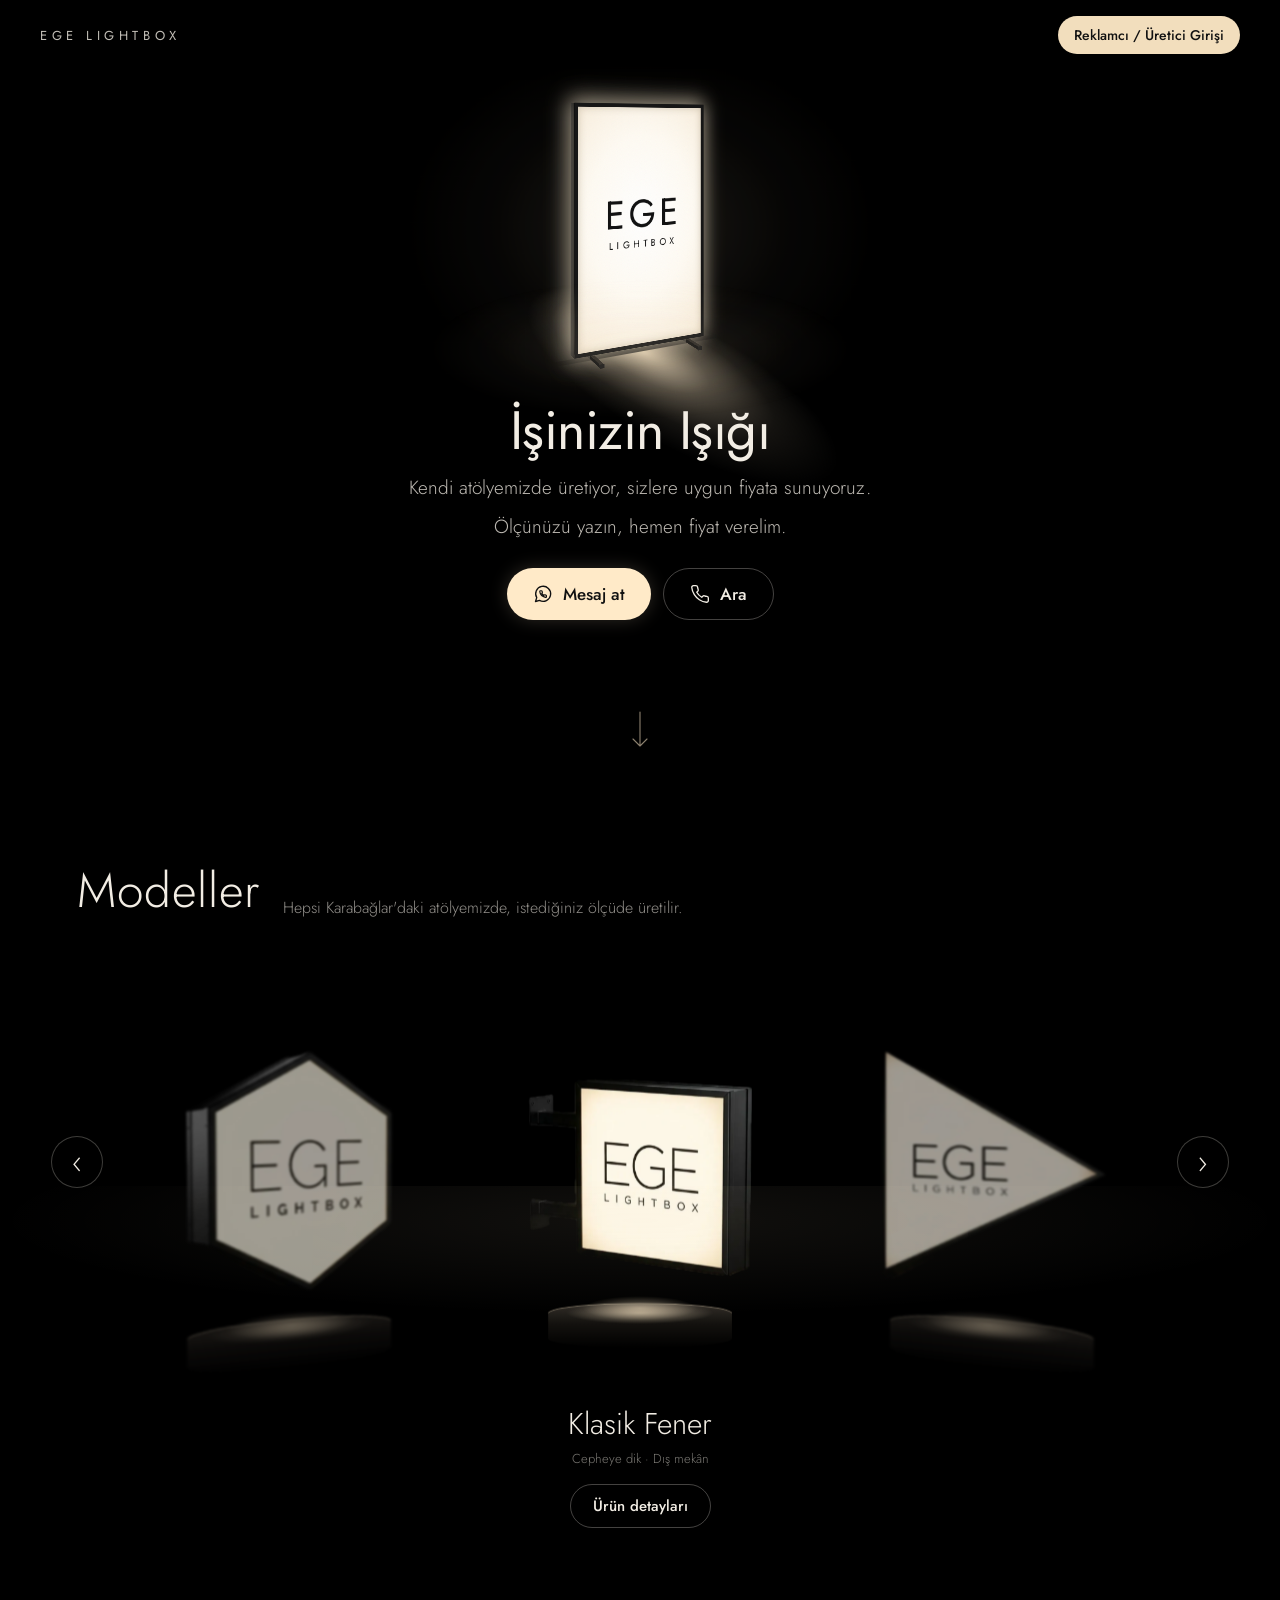
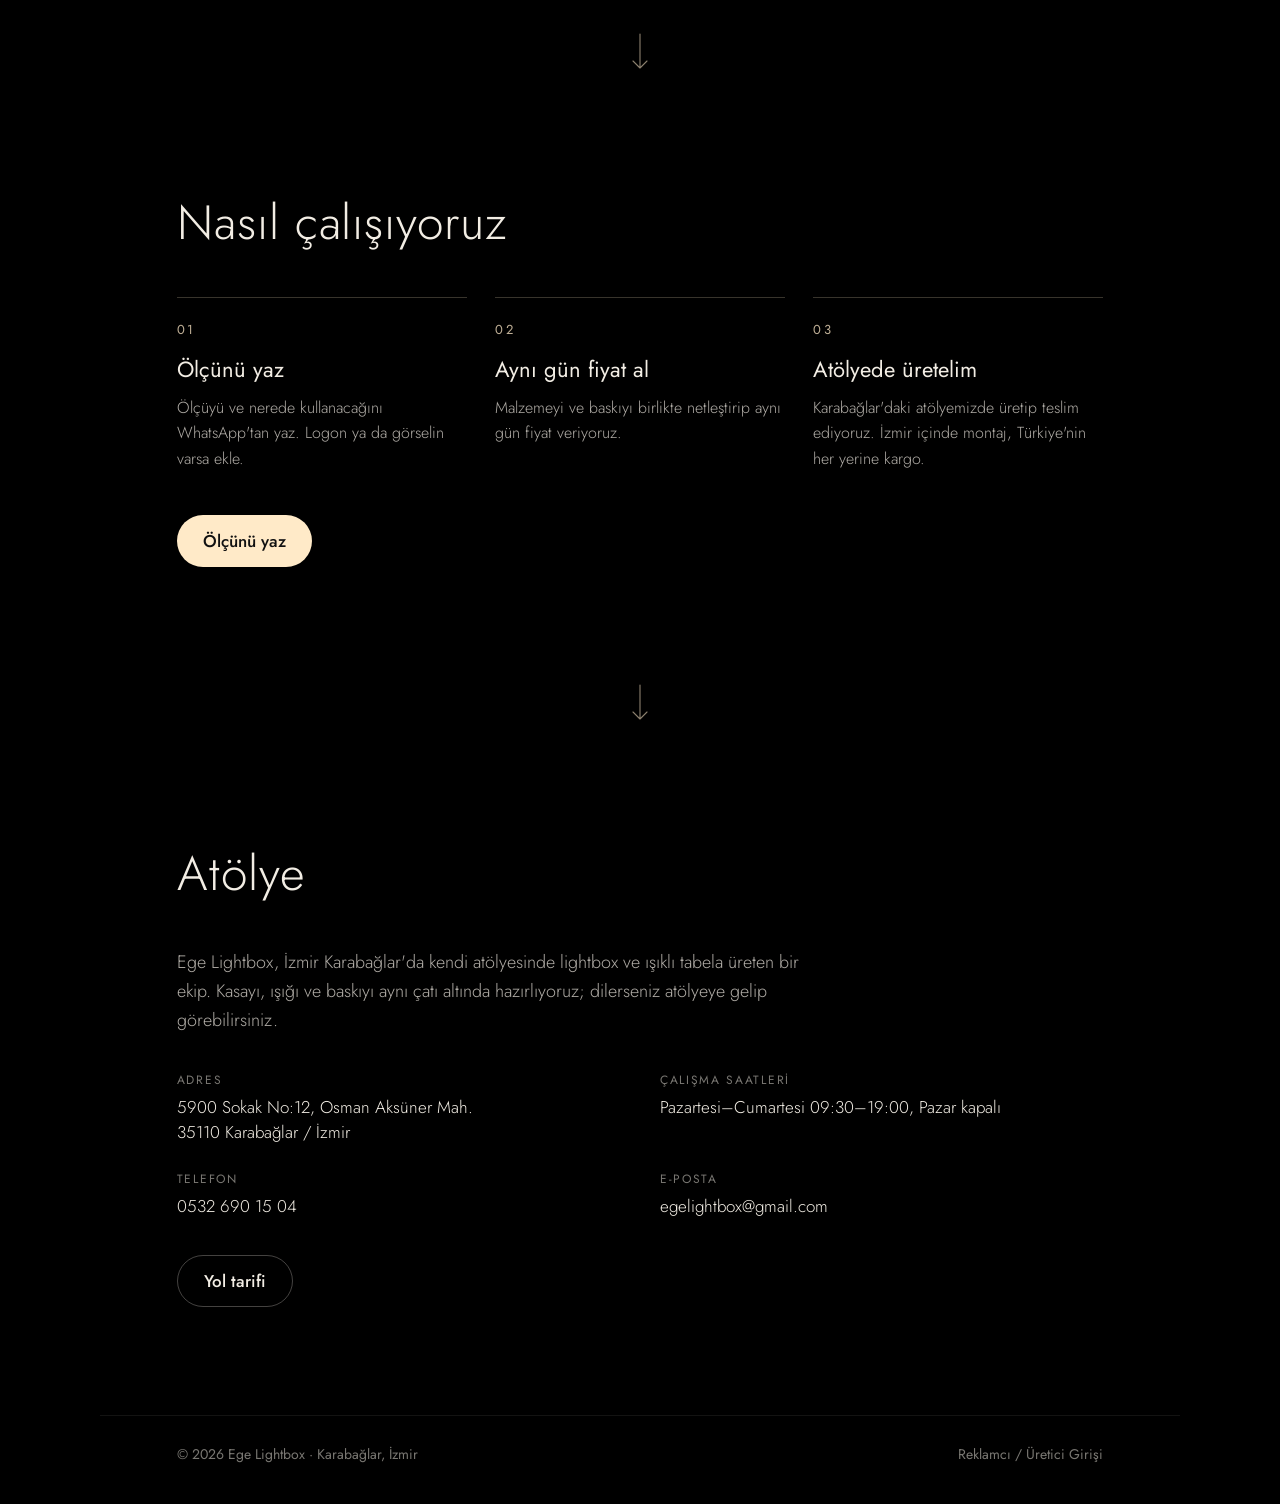
==== index.html @ 84d17363 "Açılış metni: üretip uygun fiyata sunuyoruz; kısa ekranda yerleşim Co-Authored-By: Claude Opus 5.5 <" ====
<!doctype html>
<html lang="tr">
  <head>
    <meta charset="UTF-8" />
    <meta name="viewport" content="width=device-width, initial-scale=1.0" />
    <meta name="theme-color" content="#000000" />
    <title>Ege Lightbox | İzmir Lightbox ve Tabela Atölyesi</title>
    <meta name="description" content="İzmir Karabağlar'daki atölyemizde lightbox, fener tabela ve ışıklı tabela üretiyoruz. Ölçünü yaz, aynı gün fiyat verelim." />
    <link rel="canonical" href="https://egelightbox.com/" />
    <meta property="og:type" content="website" />
    <meta property="og:locale" content="tr_TR" />
    <meta property="og:title" content="Ege Lightbox | İzmir Lightbox ve Tabela Atölyesi" />
    <meta property="og:description" content="İzmir Karabağlar'daki atölyemizde lightbox, fener tabela ve ışıklı tabela üretiyoruz. Ölçünü yaz, aynı gün fiyat verelim." />
    <meta property="og:url" content="https://egelightbox.com/" />
    <meta property="og:image" content="https://egelightbox.com/urunler/standart-duvar-lightbox-kullanim.webp" />
    <script type="application/ld+json">{"@context":"https://schema.org","@type":"LocalBusiness","name":"Ege Lightbox","url":"https://egelightbox.com","telephone":"+905326901504","email":"egelightbox@gmail.com","image":"https://egelightbox.com/urunler/standart-duvar-lightbox-kullanim.webp","address":{"@type":"PostalAddress","streetAddress":"5900 Sokak No:12, Osman Aksüner Mah.","postalCode":"35110","addressLocality":"Karabağlar","addressRegion":"İzmir","addressCountry":"TR"},"areaServed":"İzmir","openingHoursSpecification":[{"@type":"OpeningHoursSpecification","dayOfWeek":["Monday","Tuesday","Wednesday","Thursday","Friday","Saturday"],"opens":"09:30","closes":"19:00"}]}</script>
    <link rel="preconnect" href="https://fonts.googleapis.com" />
    <link rel="preconnect" href="https://fonts.gstatic.com" crossorigin />
    <link href="https://fonts.googleapis.com/css2?family=Jost:wght@300;400;500&display=swap" rel="stylesheet" />
    <style>html,body{background:#000;margin:0}</style>
    <!-- Google etiketi (Ads ölçümü). Bilgisayarda, ağ içinde ya da geçici deneme linkinde yüklenmez, sayım kirlenmesin -->
    <script>
      window.dataLayer = window.dataLayer || [];
      function gtag(){dataLayer.push(arguments);}
      if (!/^(localhost|127\.|192\.168\.|10\.)/.test(location.hostname) && !/(trycloudflare\.com|pages\.dev|github\.io)$/.test(location.hostname)) {
        var g = document.createElement('script');
        g.async = true;
        g.src = 'https://www.googletagmanager.com/gtag/js?id=AW-18545271923';
        document.head.appendChild(g);
        gtag('js', new Date());
        gtag('config', 'AW-18545271923');
        // Microsoft Clarity: ziyaretçi kayıtları ve ısı haritası (proje: Ege Lightbox)
        (function(c,l,a,r,i,t,y){c[a]=c[a]||function(){(c[a].q=c[a].q||[]).push(arguments)};
        t=l.createElement(r);t.async=1;t.src="https://www.clarity.ms/tag/"+i;
        y=l.getElementsByTagName(r)[0];y.parentNode.insertBefore(t,y);})(window,document,"clarity","script","z84t2651er");
      } else { window.gtag = undefined; }
    </script>
    <script type="module" crossorigin src="/assets/index-Bf9ERN2K.js"></script>
    <link rel="stylesheet" crossorigin href="/assets/index-HZWtBU7C.css">
  </head>
  <body>
    <div id="root"><main class=""><header class="top"><a class="brand" href="/">EGE LIGHTBOX</a><a class="cta-small" href="#reklamci">Reklamcı / Üretici Girişi</a></header><section class="hero"><div class="sticky"><div class="stage"><div class="halo"></div><div class="crack"></div><div class="scene"><div class="box"><div class="spill s-front"></div><div class="spill s-back"></div><div class="bloom b-front"></div><div class="bloom b-back"></div><div class="face front"><div class="lit"></div><div class="logo"><span class="ege">EGE</span><span class="lb">LIGHTBOX</span></div></div><div class="face back"><div class="lit"></div><div class="logo"><span class="ege">EGE</span><span class="lb">LIGHTBOX</span></div></div><div class="side left"></div><div class="side right"></div><div class="cap"></div><div class="foot f1"><i class="ft"></i><i class="fs fs1"></i><i class="fs fs2"></i><i class="fe fe1"></i><i class="fe fe2"></i></div><div class="foot f2"><i class="ft"></i><i class="fs fs1"></i><i class="fs fs2"></i><i class="fe fe1"></i><i class="fe fe2"></i></div></div></div><div class="pool"></div></div><div class="message"><h1>İşinizin Işığı</h1><p>Kendi atölyemizde üretiyor, sizlere uygun fiyata sunuyoruz.<span class="ara"></span>Ölçünüzü yazın, hemen fiyat verelim.</p><div class="actions"><a class="cta" href="https://wa.me/905528839446?text=Merhaba%2C%20lightbox%20i%C3%A7in%20fiyat%20almak%20istiyorum." aria-label="WhatsApp&#x27;tan mesaj at"><svg viewBox="0 0 24 24" fill="none" stroke="currentColor" stroke-width="1.6" stroke-linecap="round" stroke-linejoin="round" aria-hidden="true"><path d="M3 21l1.5-4.6A9 9 0 1 1 7.8 19.6z"></path><path d="M22 16.92v3a2 2 0 0 1-2.18 2 19.79 19.79 0 0 1-8.63-3.07 19.5 19.5 0 0 1-6-6 19.79 19.79 0 0 1-3.07-8.67A2 2 0 0 1 4.11 2h3a2 2 0 0 1 2 1.72 12.84 12.84 0 0 0 .7 2.81 2 2 0 0 1-.45 2.11L8.09 9.91a16 16 0 0 0 6 6l1.27-1.27a2 2 0 0 1 2.11-.45 12.84 12.84 0 0 0 2.81.7A2 2 0 0 1 22 16.92z" transform="translate(7.3 7.3) scale(0.4)" stroke-width="3.6"></path></svg>Mesaj at</a><a class="ghost" href="tel:05326901504" aria-label="Ara: 0532 690 15 04"><svg viewBox="0 0 24 24" fill="none" stroke="currentColor" stroke-width="1.6" stroke-linecap="round" stroke-linejoin="round" aria-hidden="true"><path d="M22 16.92v3a2 2 0 0 1-2.18 2 19.79 19.79 0 0 1-8.63-3.07 19.5 19.5 0 0 1-6-6 19.79 19.79 0 0 1-3.07-8.67A2 2 0 0 1 4.11 2h3a2 2 0 0 1 2 1.72 12.84 12.84 0 0 0 .7 2.81 2 2 0 0 1-.45 2.11L8.09 9.91a16 16 0 0 0 6 6l1.27-1.27a2 2 0 0 1 2.11-.45 12.84 12.84 0 0 0 2.81.7A2 2 0 0 1 22 16.92z"></path></svg>Ara</a></div></div><a class="asagi a-hero" href="#modeller" aria-label="Aşağı in"><svg viewBox="0 0 24 40" aria-hidden="true"><path d="M12 2v34M5 29l7 7 7-7"></path></svg></a></div></section><section class="urunler" id="modeller"><div class="u-bas"><h2>Modeller</h2><p>Hepsi Karabağlar&#x27;daki atölyemizde, istediğiniz ölçüde üretilir.</p></div><div class="u-sahne"><div class="u-zemin"></div><button class="aday" style="--a:3.000;--s:-0.951;--c:0.691;--d:-72.0;--gec:0.0s;--g:0.000;z-index:4" aria-label="Duvar Lightbox" tabindex="0"><span class="suzul"><img src="/urunler/standart-duvar-lightbox-kesik.webp" alt="Duvar Lightbox lightbox" loading="lazy" decoding="async" draggable="false"/></span><span class="isik"></span><span class="kaide"></span></button><button class="aday" style="--a:2.000;--s:-0.951;--c:0.691;--d:-72.0;--gec:-0.7s;--g:0.000;z-index:6" aria-label="Çift Taraflı Ayaklı" tabindex="0"><span class="suzul"><img src="/urunler/cift-tarafli-tasinabilir-lightbox-kesik.webp" alt="Çift Taraflı Ayaklı lightbox" loading="lazy" decoding="async" draggable="false"/></span><span class="isik"></span><span class="kaide"></span></button><button class="aday" style="--a:1.000;--s:-0.643;--c:0.234;--d:-40.0;--gec:-1.4s;--g:0.750;z-index:8" aria-label="Altıgen Fener" tabindex="0"><span class="suzul"><img src="/urunler/altigen-fener-tabela-lightbox-kesik.webp" alt="Altıgen Fener lightbox" loading="lazy" decoding="async" draggable="false"/></span><span class="isik"></span><span class="kaide"></span></button><button class="aday on" style="--a:0.000;--s:0.000;--c:0.000;--d:0.0;--gec:-2.1s;--g:1.000;z-index:10" aria-label="Klasik Fener detayını aç" tabindex="0"><span class="suzul"><img src="/urunler/fener-lightbox-tabela-kesik.webp" alt="Klasik Fener lightbox" loading="lazy" decoding="async" draggable="false"/></span><span class="isik"></span><span class="kaide"></span></button><button class="aday" style="--a:1.000;--s:0.643;--c:0.234;--d:40.0;--gec:-2.8s;--g:0.750;z-index:8" aria-label="Üçgen Fener" tabindex="0"><span class="suzul"><img src="/urunler/ucgen-fener-lightbox-kesik.webp" alt="Üçgen Fener lightbox" loading="lazy" decoding="async" draggable="false"/></span><span class="isik"></span><span class="kaide"></span></button><button class="aday" style="--a:2.000;--s:0.951;--c:0.691;--d:72.0;--gec:-3.5s;--g:0.000;z-index:6" aria-label="Altıgen Duvar" tabindex="0"><span class="suzul"><img src="/urunler/altigen-duvar-lightbox-kesik.webp" alt="Altıgen Duvar lightbox" loading="lazy" decoding="async" draggable="false"/></span><span class="isik"></span><span class="kaide"></span></button><button class="aday" style="--a:3.000;--s:0.951;--c:0.691;--d:72.0;--gec:-4.2s;--g:0.000;z-index:4" aria-label="Küp Lightbox" tabindex="0"><span class="suzul"><img src="/urunler/kup-masaustu-lightbox-kesik.webp" alt="Küp Lightbox lightbox" loading="lazy" decoding="async" draggable="false"/></span><span class="isik"></span><span class="kaide"></span></button><button class="u-ok sol" aria-label="Önceki model">‹</button><button class="u-ok sag" aria-label="Sonraki model">›</button></div><button class="u-ad" aria-live="polite" aria-label="Klasik Fener detayını aç"><span class="u-ad-ad">Klasik Fener</span><span class="u-ad-et">Cepheye dik · Dış mekân</span><span class="u-ad-dugme">Ürün detayları</span></button><div class="u-bilgi" aria-hidden="true"></div></section><a class="asagi " href="#nasil" aria-label="Aşağı in"><svg viewBox="0 0 24 40" aria-hidden="true"><path d="M12 2v34M5 29l7 7 7-7"></path></svg></a><section class="bolum nasil" id="nasil"><h2>Nasıl çalışıyoruz</h2><ol class="adimlar"><li><span class="adim-no">01</span><h3>Ölçünü yaz</h3><p>Ölçüyü ve nerede kullanacağını WhatsApp&#x27;tan yaz. Logon ya da görselin varsa ekle.</p></li><li><span class="adim-no">02</span><h3>Aynı gün fiyat al</h3><p>Malzemeyi ve baskıyı birlikte netleştirip aynı gün fiyat veriyoruz.</p></li><li><span class="adim-no">03</span><h3>Atölyede üretelim</h3><p>Karabağlar&#x27;daki atölyemizde üretip teslim ediyoruz. İzmir içinde montaj, Türkiye&#x27;nin her yerine kargo.</p></li></ol><a class="cta" href="https://wa.me/905528839446?text=Merhaba%2C%20lightbox%20i%C3%A7in%20fiyat%20almak%20istiyorum.%20%C3%96l%C3%A7%C3%BC%3A%20">Ölçünü yaz</a></section><a class="asagi " href="#atolye" aria-label="Aşağı in"><svg viewBox="0 0 24 40" aria-hidden="true"><path d="M12 2v34M5 29l7 7 7-7"></path></svg></a><section class="bolum atolye" id="atolye"><h2>Atölye</h2><p class="atolye-giris">Ege Lightbox, İzmir Karabağlar&#x27;da kendi atölyesinde lightbox ve ışıklı tabela üreten bir ekip. Kasayı, ışığı ve baskıyı aynı çatı altında hazırlıyoruz; dilerseniz atölyeye gelip görebilirsiniz.</p><dl class="atolye-bilgi"><div><dt>Adres</dt><dd>5900 Sokak No:12, Osman Aksüner Mah.<br/>35110<!-- --> <!-- -->Karabağlar<!-- --> / <!-- -->İzmir</dd></div><div><dt>Çalışma saatleri</dt><dd>Pazartesi–Cumartesi 09:30–19:00, Pazar kapalı</dd></div><div><dt>Telefon</dt><dd><a href="tel:+905326901504">0532 690 15 04</a></dd></div><div><dt>E-posta</dt><dd><a href="mailto:egelightbox@gmail.com">egelightbox@gmail.com</a></dd></div></dl><div class="actions atolye-dugme"><a class="ghost" href="https://www.google.com/maps/search/?api=1&amp;query=Ege%20Lightbox%20Karaba%C4%9Flar%20%C4%B0zmir" target="_blank" rel="noopener">Yol tarifi</a></div></section><footer class="alt"><span>© <!-- -->2026<!-- --> Ege Lightbox · Karabağlar, İzmir</span><a href="#reklamci">Reklamcı / Üretici Girişi</a></footer></main></div>
  </body>
</html>
---- assets/index-HZWtBU7C.css ----
:root{--w: clamp(150px, 26vmin, 230px);--h: calc(var(--w) * 1.72);--d: calc(var(--w) * .075);--fh: calc(var(--w) * .028);--ft: calc(var(--w) * .032);--fl: calc(var(--w) * .4);--cy: 46%;--warm: 255, 234, 200;--t-load: .2s;--t-on: 1s;--t-turn: 1.35s;--t-yukari: 2.55s;--yk-s: .62;--yk-ust: 104px;--yk-y: calc(var(--yk-ust) - var(--cy-vh) + var(--h) * var(--yk-s) / 2);--u-ust: min(12vh, 80px);--mesaj-pay: 312px;--gozat: calc(var(--u-ust) + 44px);--hero-min: calc(var(--yk-ust) + var(--h) * var(--yk-s) + var(--mesaj-ara) + var(--mesaj-pay));--mesaj-ara: 52px;--hero-h: max(calc(100svh - var(--gozat)), var(--hero-min));--cy-vh: calc(var(--hero-h) * .46);color-scheme:dark}*{box-sizing:border-box}html,body{margin:0;background:#000;color:#f2ede4;font-family:Jost,system-ui,sans-serif;-webkit-font-smoothing:antialiased}a{color:inherit;text-decoration:none}.top{position:fixed;inset:0 0 auto 0;z-index:10;display:flex;justify-content:space-between;align-items:center;padding:16px clamp(16px,4vw,40px) 26px;background:linear-gradient(180deg,#000 0%,#000 72%,transparent 100%);pointer-events:none;opacity:0}.top>*{pointer-events:auto}.go .top{animation:fade .7s ease 2.4s forwards}.brand{font-size:13px;letter-spacing:.35em;font-weight:400;color:#f2ede4cc}.cta-small{font-size:14px;font-weight:500;padding:9px 16px;border-radius:999px;background:rgba(var(--warm),.95);color:#111}.hero{position:relative}.sticky{position:sticky;top:0;height:var(--hero-h);overflow:hidden}.stage{position:absolute;top:0;right:0;bottom:0;left:0;transform-origin:50% var(--cy)}.go .stage{animation:yukari .9s cubic-bezier(.65,0,.25,1) var(--t-yukari) forwards}@keyframes yukari{to{transform:translate3d(0,var(--yk-y),0) scale(var(--yk-s))}}.scene{position:absolute;left:50%;top:calc(var(--cy) - var(--h) / 2);width:var(--w);height:var(--h);margin-left:calc(var(--w) / -2);perspective:1000px;perspective-origin:50% 8%}.box{position:relative;width:100%;height:100%;transform-style:preserve-3d;transform:rotateY(88.3deg)}.go .box{animation:turn 1.6s cubic-bezier(.45,.05,.2,1) var(--t-turn) forwards}@keyframes turn{0%{transform:rotateY(88.3deg)}to{transform:rotateY(26deg)}}.box>*{position:absolute}.face{top:0;left:0;width:100%;height:calc(100% - var(--fh));backface-visibility:hidden;-webkit-backface-visibility:hidden;background:#0d0d0d;border:calc(var(--w) * .03) solid #161616;box-shadow:inset 0 0 0 1px #ffffff12;overflow:hidden}.front{transform:translateZ(calc(var(--d) / 2))}.back{transform:rotateY(180deg) translateZ(calc(var(--d) / 2))}.lit{position:absolute;top:0;right:0;bottom:0;left:0;opacity:0;background:radial-gradient(ellipse 95% 75% at 50% 46%,#fff,#fffbf3 45%,#f6e8d2);box-shadow:inset 0 0 calc(var(--w) * .06) #462d0a38}.lit:after{content:"";position:absolute;top:0;right:0;bottom:0;left:0;opacity:.06;background-image:url("data:image/svg+xml,%3Csvg xmlns='http://www.w3.org/2000/svg' width='120' height='120'%3E%3Cfilter id='n'%3E%3CfeTurbulence type='fractalNoise' baseFrequency='.9' numOctaves='2'/%3E%3C/filter%3E%3Crect width='120' height='120' filter='url(%23n)'/%3E%3C/svg%3E")}.logo{position:absolute;top:0;right:0;bottom:0;left:0;display:flex;flex-direction:column;align-items:center;justify-content:center;padding-bottom:6%;color:#121212;line-height:1}.ege{font-size:calc(var(--w) * .27);font-weight:400;letter-spacing:.12em;margin-right:-.12em}.lb{margin-top:calc(var(--w) * .04);font-size:calc(var(--w) * .068);font-weight:400;letter-spacing:.42em;margin-right:-.42em}.side{top:0;left:calc(50% - var(--d) / 2);width:var(--d);height:calc(100% - var(--fh));backface-visibility:hidden;-webkit-backface-visibility:hidden;background:linear-gradient(90deg,#050505,#232323 40%,#121212 60%,#040404)}.left{transform:rotateY(-90deg) translateZ(calc(var(--w) / 2))}.right{transform:rotateY(90deg) translateZ(calc(var(--w) / 2))}.cap{top:0;left:0;width:100%;height:var(--d);transform-origin:top;transform:translateZ(calc(var(--d) / -2)) rotateX(90deg);backface-visibility:hidden;-webkit-backface-visibility:hidden;background:linear-gradient(180deg,#1c1c1c,#2e2e2e 50%,#1a1a1a)}.face,.side,.cap,.foot i{opacity:0}.go .face{animation:on .35s ease-out var(--t-on) forwards}.go .side,.go .cap,.go .foot i{animation:on 1.2s ease var(--t-on) forwards}.crack{position:absolute;left:50%;top:calc(var(--cy) - var(--h) / 2);width:1px;height:calc(var(--h) - var(--fh));margin-left:calc(var(--d) / 2 - .5px);background:linear-gradient(180deg,transparent,rgb(255,246,230) 12%,#fff 50%,rgb(255,246,230) 88%,transparent);box-shadow:0 0 6px rgba(var(--warm),.9),0 0 18px rgba(var(--warm),.35);transform:scaleY(0);pointer-events:none}.go .crack{animation:load .75s cubic-bezier(.55,0,.75,.9) var(--t-load) forwards,fade-out .35s ease var(--t-on) forwards}.foot{bottom:0;width:0;height:0;transform-style:preserve-3d}.f1{left:calc(var(--w) * .13)}.f2{left:calc(var(--w) * .87)}.foot i{position:absolute;display:block;backface-visibility:hidden;-webkit-backface-visibility:hidden}.ft{width:var(--ft);height:var(--fl);left:calc(var(--ft) / -2);top:calc(var(--fl) / -2);transform:translateY(calc(var(--fh) * -1)) rotateX(90deg);background:#2b2824}.fs{width:var(--fl);height:var(--fh);left:calc(var(--fl) / -2);top:calc(var(--fh) * -1);background:#121212}.fs1{transform:rotateY(90deg) translateZ(calc(var(--ft) / 2))}.fs2{transform:rotateY(-90deg) translateZ(calc(var(--ft) / 2))}.fe{width:var(--ft);height:var(--fh);left:calc(var(--ft) / -2);top:calc(var(--fh) * -1);background:#1a1a1a}.fe1{transform:translateZ(calc(var(--fl) / 2))}.fe2{transform:rotateY(180deg) translateZ(calc(var(--fl) / 2))}.spill{top:100%;left:calc(50% - var(--w) * .75);width:calc(var(--w) * 1.5);height:calc(var(--w) * 2.2);transform-origin:top center;background:radial-gradient(ellipse 52% 100% at 50% 0%,rgba(var(--warm),.8),rgba(var(--warm),.3) 34%,rgba(var(--warm),.08) 60%,transparent 80%);opacity:0;pointer-events:none}.s-front{transform:translateZ(calc(var(--d) / 2)) rotateX(90deg)}.s-back{transform:rotateY(180deg) translateZ(calc(var(--d) / 2)) rotateX(90deg)}.bloom{left:0;top:0;width:100%;height:calc(100% - var(--fh));box-shadow:0 0 calc(var(--w) * .14) calc(var(--w) * .02) #ffeed261;opacity:0;pointer-events:none}.b-front{transform:translateZ(calc(var(--d) / 2 - 1px))}.b-back{transform:rotateY(180deg) translateZ(calc(var(--d) / 2 - 1px))}.go .lit,.go .spill{animation:on .14s ease-out var(--t-on) forwards}.go .bloom{animation:on 1.2s ease calc(var(--t-on) + .15s) forwards}.halo,.pool{position:absolute;left:50%;opacity:0;pointer-events:none;will-change:transform,opacity}.halo{top:var(--cy);width:min(130vw,1200px);height:calc(var(--h) * 1.7);background:radial-gradient(ellipse at center,rgba(var(--warm),.13),rgba(var(--warm),.035) 38%,transparent 66%);transform:translate(-50%,-50%) scaleX(.15)}.pool{top:calc(var(--cy) + var(--h) / 2);width:min(120vw,1000px);height:calc(var(--h) * .6);background:radial-gradient(ellipse at center,rgba(var(--warm),.14),rgba(var(--warm),.04) 45%,transparent 70%);transform:translate(-50%,-50%) scaleX(.15)}.go .halo,.go .pool{animation:spill 2.6s cubic-bezier(.2,.8,.2,1) var(--t-on) forwards}.message{position:absolute;left:50%;top:calc(var(--yk-ust) + var(--h) * var(--yk-s) + var(--mesaj-ara));width:min(92vw,560px);margin-left:max(-46vw,-280px);text-align:center}.message p{text-wrap:balance}.message p .ara{display:block;height:.6em}.message h1,.message p{opacity:0}.go .message h1{animation:gel .7s cubic-bezier(.16,1,.3,1) calc(var(--t-yukari) + .45s) forwards}.go .message p{animation:gel .7s cubic-bezier(.16,1,.3,1) calc(var(--t-yukari) + .6s) forwards}.message .actions a{opacity:0}.go .message .actions .cta{animation:yan .8s ease-out calc(var(--t-yukari) + .95s) forwards}.go .message .actions .ghost{animation:on .5s ease calc(var(--t-yukari) + 1.15s) forwards}@keyframes gel{0%{opacity:0;transform:translate3d(0,14px,0)}to{opacity:1;transform:none}}@keyframes yan{0%{opacity:0;box-shadow:none}12%{opacity:.85}20%{opacity:.25}34%{opacity:1;box-shadow:0 0 34px rgba(var(--warm),.55)}to{opacity:1;box-shadow:0 0 18px rgba(var(--warm),.18)}}.message h1{margin:0 0 14px;font-size:clamp(30px,6vw,54px);font-weight:400;letter-spacing:-.01em;line-height:1.08}.message p{margin:0 auto 26px;max-width:30em;font-size:clamp(16px,2.2vw,19px);font-weight:300;line-height:1.5;color:#f2ede4c7}.actions{display:flex;gap:12px;justify-content:center;flex-wrap:wrap}.cta,.ghost{display:inline-flex;align-items:center;min-height:52px;padding:0 26px;border-radius:999px;font-size:17px;font-weight:500}.cta{background:rgb(var(--warm));color:#111}.ghost{border:1px solid rgba(242,237,228,.28)}.cta svg,.ghost svg{width:20px;height:20px;margin-right:10px;flex:none}.asagi{display:block;width:44px;height:56px;margin:0 auto;padding:8px 10px;color:rgba(var(--warm),.55);transition:color .3s}.asagi:hover{color:rgb(var(--warm))}.asagi svg{display:block;width:100%;height:100%;fill:none;stroke:currentColor;stroke-width:1.1;stroke-linecap:round;stroke-linejoin:round;animation:in-in 2.4s ease-in-out infinite}@keyframes in-in{0%,to{transform:translateY(-3px)}50%{transform:translateY(4px)}}.a-hero{position:absolute;left:50%;bottom:18px;margin-left:-22px;opacity:0}.go .a-hero{animation:on .8s ease calc(var(--t-yukari) + 1.4s) forwards}main:where(:not(.sayfa-u)) .u-bas{opacity:0}main.go:where(:not(.sayfa-u)) .u-bas{animation:on .8s ease calc(var(--t-yukari) + 1.2s) forwards}.urunler{--kw: clamp(150px, min(21vw, 30vh), 290px);--yc: clamp(190px, 30vw, 440px);position:relative;overflow:hidden;padding:var(--u-ust) 0 10vh;background:#000}.u-bas{display:flex;flex-wrap:wrap;align-items:flex-end;gap:8px 24px;padding:0 max(16px,6vw)}.u-bas h2{margin:0;font-size:clamp(30px,5vw,48px);font-weight:300;letter-spacing:.02em}.u-bas p{margin:0 0 6px;flex:1 1 260px;color:#f2ede499;font-weight:300}.u-sahne{position:relative;height:calc(var(--kw) * 1.55);margin-top:4vh;perspective:1100px;perspective-origin:50% 20%;transform-style:preserve-3d;touch-action:pan-y;overscroll-behavior-x:contain;user-select:none;-webkit-user-select:none;cursor:grab;transition:height .7s cubic-bezier(.2,.8,.2,1)}.u-zemin{position:absolute;left:-10%;right:-10%;bottom:0;height:46%;background:radial-gradient(60% 70% at 50% 18%,rgba(var(--warm),.07),transparent 70%);opacity:0;transition:opacity 1.4s ease .2s}.in .u-zemin{opacity:1}.aday{position:absolute;left:50%;bottom:6%;width:var(--kw);margin-left:calc(var(--kw) / -2);padding:0;border:0;background:none;cursor:pointer;transform-origin:50% 100%;transform:translate3d(calc(var(--s) * var(--yc) * var(--ac, 1.4)),0,calc(var(--c) * var(--yc) * var(--zc, .75) - 60px)) rotateY(calc(var(--d) * -.55deg));filter:blur(calc(var(--a) * 1.3px)) brightness(calc(1 - var(--a) * .17));opacity:0;transition:transform .8s cubic-bezier(.2,.8,.2,1),filter .8s ease,opacity .8s ease}.in .aday{opacity:var(--g)}.in:not(.oturdu) .aday{transition-delay:calc(var(--a) * .09s)}.kayiyor .aday{transition:none}.kayiyor .u-sahne{cursor:grabbing}.aday .suzul{position:relative;z-index:1;display:block;padding:0 6% 24%;animation:suzul 4.6s ease-in-out var(--gec) infinite}.aday img{display:block;width:100%;aspect-ratio:1;object-fit:contain;object-position:50% 100%;pointer-events:none;transition:transform .5s cubic-bezier(.2,.8,.2,1)}@media(hover:hover){.aday:hover img{transform:translate3d(0,-10px,0)}}.isik{position:absolute;z-index:1;left:18%;right:18%;bottom:4%;height:12%;border-radius:50%;background:radial-gradient(50% 50% at 50% 50%,rgba(var(--warm),.45),transparent 70%);animation:isik 4.6s ease-in-out var(--gec, 0s) infinite;pointer-events:none}.aday:focus-visible{outline:none}.aday:focus-visible .kaide{box-shadow:0 0 0 2px rgb(var(--warm))}.kaide{position:absolute;left:14%;right:14%;bottom:-4%;height:16%;border-radius:50%/22%;background:radial-gradient(50% 30% at 50% 22%,rgba(var(--warm),.3),transparent 80%),linear-gradient(180deg,#2a2621,#12100e 45%,#000);box-shadow:inset 0 1px rgba(var(--warm),.35)}.aday.on .kaide{background:radial-gradient(50% 30% at 50% 22%,rgba(var(--warm),.55),transparent 80%),linear-gradient(180deg,#34302a,#14120f 45%,#000)}.u-ok{position:absolute;top:42%;z-index:20;width:52px;height:52px;border-radius:50%;border:1px solid rgba(242,237,228,.25);background:#00000073;color:#f2ede4;font:300 30px/1 Jost,sans-serif;cursor:pointer;transition:background .25s,border-color .25s,opacity .5s,transform .25s}.u-ok:hover{background:#f2ede41a;border-color:#f2ede48c}.u-ok:active{transform:scale(.94)}.u-ok:disabled{opacity:.2;pointer-events:none}.u-ok.sol{left:max(12px,4vw)}.u-ok.sag{right:max(12px,4vw)}.u-ad{display:flex;flex-direction:column;align-items:center;gap:4px;margin:18px auto 0;padding:6px 16px;border:0;background:none;color:inherit;font:inherit;text-align:center;cursor:pointer;transition:opacity .4s ease}.u-ad-ad{font-size:clamp(22px,3vw,30px);font-weight:300;transition:color .3s}.u-ad-et{font-size:13px;color:#f2ede480;font-weight:300}.u-ad:hover .u-ad-ad,.u-sahne:has(.aday.on:hover)+.u-ad .u-ad-ad{color:rgb(var(--warm))}.aday.on{cursor:pointer}.u-ad-dugme{display:inline-flex;align-items:center;min-height:44px;margin-top:12px;padding:0 22px;border:1px solid rgba(242,237,228,.28);border-radius:999px;font-size:15px;font-weight:500;transition:background .3s,border-color .3s,color .3s}.u-ad:hover .u-ad-dugme,.u-sahne:has(.aday.on:hover)+.u-ad .u-ad-dugme{background:rgb(var(--warm));border-color:rgb(var(--warm));color:#111}.acik .aday:not(.on){opacity:0;pointer-events:none;transform:translate3d(calc(var(--s) * var(--yc) * 2.4),0,0) rotateY(calc(var(--d) * -1deg));transition-delay:0s}.acik .aday.on{transform:translate3d(-14vw,0,0);filter:none;cursor:default}.acik .u-ok,.acik .u-ok:disabled,.acik .u-ad{opacity:0;pointer-events:none}.u-bilgi{display:none}.acik .u-bilgi{display:block}@media(min-width:760px){.acik .u-ad{visibility:hidden}.u-bilgi{position:fixed;right:max(24px,7vw);top:calc(50% + 34px);width:min(400px,36vw);max-height:min(calc(100vh - 128px),760px);transform:translateY(-50%);z-index:20;overflow-y:auto;overscroll-behavior:contain;scrollbar-width:none;border-radius:18px;border:1px solid rgba(242,237,228,.09);background:#141311d1;-webkit-backdrop-filter:blur(20px);backdrop-filter:blur(20px);box-shadow:0 30px 90px #000000a6,0 0 60px rgba(var(--warm),.05);animation:kart .45s cubic-bezier(.16,1,.3,1) both}.u-bilgi::-webkit-scrollbar{display:none}.u-bilgi .d-ic{padding:26px 24px 24px;animation:none}.u-bilgi .d-geri{position:sticky;top:0;float:right;width:34px;height:34px;margin:-10px -8px 0 0;border-radius:50%;background:#f2ede412;font-size:22px;line-height:1;z-index:2}.u-bilgi .d-geri:hover{background:#f2ede424}.u-bilgi .d-geri-yazi{display:none}.u-bilgi .d-ic h3{font-size:26px}.u-bilgi .d-gorsel{aspect-ratio:1.35;border-radius:10px}.u-bilgi .d-kucuk{margin-bottom:16px}.u-bilgi .d-ic ul{display:flex;flex-wrap:wrap;gap:6px;margin-bottom:18px}.u-bilgi .d-ic li{padding:5px 12px;border:1px solid rgba(242,237,228,.1);border-radius:999px;font-size:14px}.u-bilgi .d-ic li:before{display:none}.u-bilgi .d-ic dl{margin-bottom:18px}}@keyframes kart{0%{opacity:0;transform:translateY(-47%) scale(.97)}}.d-x{display:none}@media(min-width:760px){.u-bilgi .d-x{display:inline}}@media(max-width:759px)and (max-height:700px){:root:root{--yk-s: .5;--yk-ust: 88px;--mesaj-ara: 40px}}@media(max-width:759px){:root{--yk-s: .58;--yk-ust: 96px;--u-ust: 40px;--mesaj-pay: 285px}.a-hero{bottom:2px}.urunler{--ac: 1.32;--zc: .1}.u-ok{top:calc(100% + 14px);width:44px;height:44px;font-size:26px}.acik .aday.on{transform:translateZ(-60px)}.acik .u-sahne{height:calc(var(--kw) * 1.25)}.acik .u-ad{display:none}.u-bilgi{padding:0 16px;scroll-margin-top:70px}}.d-ic{position:relative;padding:4px 0 32px;animation:fade-up .6s cubic-bezier(.16,1,.3,1) .15s both}.d-geri{display:block;margin-bottom:18px;padding:0;border:0;background:none;color:#f2ede4a6;font:400 15px Jost,sans-serif;cursor:pointer}.d-geri:hover{color:#f2ede4}.d-baslik{display:block;margin:0 0 10px;font-size:12px;letter-spacing:.14em;text-transform:uppercase;color:#f2ede480}.d-gorsel{aspect-ratio:1.13;border-radius:8px;overflow:hidden;background:#111}.d-gorsel img{width:100%;height:100%;object-fit:cover;display:block}.d-kucuk{display:flex;gap:8px;margin:10px 0 22px}.d-kucuk button{flex:1;aspect-ratio:1.6;padding:0;border:0;border-radius:5px;overflow:hidden;background:#111;cursor:pointer;opacity:.5;transition:opacity .25s}.d-kucuk button.on,.d-kucuk button:hover{opacity:1}.d-kucuk img{width:100%;height:100%;object-fit:cover;display:block}.d-etiket{font-size:12px;letter-spacing:.14em;text-transform:uppercase;color:rgba(var(--warm),.7)}.d-ic h3{margin:6px 0 10px;font-size:30px;font-weight:300}.d-ic p{margin:0 0 22px;color:#f2ede4b8;font-weight:300;line-height:1.55}.d-ic ul{margin:0 0 22px;padding:0;list-style:none}.d-ic li{padding:7px 0 7px 18px;position:relative;font-weight:300;border-top:1px solid rgba(242,237,228,.07)}.d-ic li:before{content:"";position:absolute;left:0;top:50%;width:6px;height:1px;background:rgb(var(--warm))}.d-ic dl{margin:0 0 24px;display:grid;gap:8px}.d-ic dl div{display:flex;justify-content:space-between;align-items:baseline;gap:12px;padding:12px 14px;border-radius:6px;background:#f2ede40a}.d-ic dt{color:#f2ede499;font-weight:300}.d-ic dd{margin:0;font-size:18px}.d-ic dd small{font-size:12px;color:#f2ede480}.d-ic .cta{display:flex;justify-content:center}@keyframes fade-up{0%{opacity:0;transform:translate3d(0,12px,0)}}@keyframes load{to{transform:scaleY(1)}}@keyframes suzul{0%,to{transform:translateZ(0)}50%{transform:translate3d(0,-12px,0)}}@keyframes isik{0%,to{opacity:1;transform:scale(1)}50%{opacity:.6;transform:scale(.88)}}@keyframes on{to{opacity:1}}@keyframes fade{to{opacity:1}}@keyframes fade-out{to{opacity:0}}@keyframes spill{0%{opacity:0;transform:translate(-50%,-50%) scaleX(.15)}5%{opacity:1;transform:translate(-50%,-50%) scaleX(.9)}25%{opacity:1;transform:translate(-50%,-50%) scaleX(1.05)}to{opacity:.85;transform:translate(-50%,-50%) scaleX(.72)}}@media(prefers-reduced-motion:reduce){.aday,.in .aday{opacity:var(--g);transition:none}.aday .suzul,.isik,.d-ic{animation:none}.go .box,.go .lit,.go .spill,.go .bloom,.go .crack,.go .face,.go .side,.go .cap,.go .foot i,.go .halo,.go .pool,.go .top,.go .stage,.go .message *,.go .a-hero,main.go .u-bas,.asagi svg{animation:none}.box{transform:rotateY(26deg)}.lit,.spill,.bloom,.face,.side,.cap,.foot i,.top,.message h1,.message p,.actions a,.a-hero,main .u-bas{opacity:1}.stage{transform:translate3d(0,var(--yk-y),0) scale(var(--yk-s))}.halo,.pool{opacity:.85;transform:translate(-50%,-50%) scaleX(.72)}}[data-an] .go *{animation:none!important}[data-an] .lit,[data-an] .spill,[data-an] .bloom,[data-an] .face,[data-an] .side,[data-an] .cap,[data-an] .foot i,[data-an] .top,[data-an] .u-bas{opacity:1}[data-an=isik] .bloom{opacity:0}[data-an=isik] .box{transform:rotateY(88.3deg)}[data-an] .halo,[data-an] .pool{opacity:1;transform:translate(-50%,-50%) scaleX(1)}[data-an=son] .box{transform:rotateY(26deg)}[data-an=son] .stage{transform:translate3d(0,var(--yk-y),0) scale(var(--yk-s))}[data-an=son] .message h1,[data-an=son] .message p,[data-an=son] .actions a,[data-an=son] .a-hero{opacity:1}[data-an=son] .halo,[data-an=son] .pool{opacity:.85;transform:translate(-50%,-50%) scaleX(.72)}.rk{position:fixed;top:0;right:0;bottom:0;left:0;z-index:50;overflow-y:auto;overscroll-behavior:contain;background:radial-gradient(80% 50% at 50% 0%,rgba(var(--warm),.08),transparent 70%),#050505;color:#f2ede4;animation:fade-up .45s cubic-bezier(.16,1,.3,1) both;outline:none}.rk-kapat{position:fixed;top:14px;right:max(14px,3vw);z-index:2;width:44px;height:44px;border-radius:50%;border:1px solid rgba(242,237,228,.25);background:#00000080;color:#f2ede4;font:300 26px/1 Jost,sans-serif;cursor:pointer}.rk-ic{max-width:560px;margin:0 auto;padding:16vh 20px 10vh}.rk-ust{font-size:12px;letter-spacing:.22em;text-transform:uppercase;color:rgb(var(--warm))}.rk h2{margin:14px 0 16px;font-size:clamp(30px,5vw,46px);font-weight:300;line-height:1.12}.rk-giris{margin:0;font-size:17px;line-height:1.6;font-weight:300;color:#f2ede4bf}.rk-form{display:grid;grid-template-columns:1fr 1fr;gap:16px 14px;margin-top:36px}.rk-form label{display:grid;gap:7px;font-size:13px;color:#f2ede4b3}.rk-form .genis{grid-column:1 / -1}.rk-form input:not([type=checkbox]),.rk-form select,.rk-form textarea{width:100%;min-height:48px;padding:12px 14px;border-radius:10px;border:1px solid rgba(242,237,228,.18);background:#ffffff0a;color:#f2ede4;font:400 16px Jost,sans-serif}.rk-form textarea{resize:vertical}.rk-form input:focus,.rk-form select:focus,.rk-form textarea:focus{outline:none;border-color:rgb(var(--warm))}.rk-onay{grid-template-columns:auto 1fr;align-items:start;gap:10px;line-height:1.5}.rk-onay input{width:20px;height:20px;margin:1px 0 0;accent-color:rgb(var(--warm))}.rk-tuzak{position:absolute;left:-9999px;width:1px;height:1px;opacity:0}.rk-form .cta{justify-content:center;border:0;font:500 17px Jost,sans-serif;cursor:pointer}.rk-form .cta:disabled{opacity:.6}.rk-hata{margin:0;color:#ff9b8a;font-size:14px}.rk-tamam{display:grid;gap:10px;justify-items:start;margin-top:36px;font-size:16px;font-weight:300}.rk-tamam strong{font-size:22px;font-weight:400}.rk-tamam .cta{margin-top:10px;border:0;font:500 17px Jost,sans-serif;cursor:pointer}@media(max-width:559px){.rk-form{grid-template-columns:1fr}.cta-small{font-size:12.5px;padding:8px 12px}}.bolum{max-width:1080px;margin:0 auto;padding:12vh max(16px,6vw)}.bolum h2{margin:0 0 40px;font-size:clamp(30px,5vw,48px);font-weight:300;letter-spacing:.02em}.adimlar{display:grid;grid-template-columns:repeat(3,1fr);gap:28px;margin:0 0 44px;padding:0;list-style:none}.adimlar li{padding-top:22px;border-top:1px solid rgba(var(--warm),.22)}.adim-no{display:block;margin-bottom:14px;font-size:13px;letter-spacing:.2em;color:rgba(var(--warm),.75)}.adimlar h3{margin:0 0 10px;font-size:22px;font-weight:400}.adimlar p,.atolye-giris{margin:0;color:#f2ede4b8;font-weight:300;line-height:1.6}.atolye-giris{max-width:36em;margin-bottom:36px;font-size:18px}.atolye-bilgi{display:grid;grid-template-columns:repeat(2,minmax(0,1fr));gap:24px 40px;margin:0 0 36px}.atolye-bilgi dt{margin-bottom:6px;font-size:12px;letter-spacing:.14em;text-transform:uppercase;color:#f2ede480}.atolye-bilgi dd{margin:0;font-size:17px;font-weight:300;line-height:1.5}.atolye-bilgi a:hover{color:rgb(var(--warm))}.atolye-dugme{justify-content:flex-start}.alt{display:flex;flex-wrap:wrap;justify-content:space-between;gap:12px;max-width:1080px;margin:0 auto;padding:28px max(16px,6vw) 40px;border-top:1px solid rgba(242,237,228,.08);font-size:14px;color:#f2ede480}.alt a:hover{color:#f2ede4}@media(max-width:759px){.adimlar,.atolye-bilgi{grid-template-columns:1fr}.bolum{padding:9vh 16px}}.bolum,.urunler{scroll-margin-top:64px}.sayfa-k .top{opacity:1;animation:none}.kampanya{padding-top:76px}.k-ust{display:grid;grid-template-columns:minmax(0,.9fr) minmax(0,1.1fr);align-items:center;gap:4vw;max-width:1080px;min-height:calc(100svh - 76px);margin:0 auto;padding:4vh max(16px,6vw) 8vh}.k-urun{position:relative;display:grid;place-items:center}.k-urun img{position:relative;width:auto;max-width:100%;max-height:min(58svh,460px);object-fit:contain;animation:suzul 4.6s ease-in-out infinite}.k-urun .isik{position:absolute;left:10%;right:10%;top:20%;bottom:20%;border-radius:50%;background:radial-gradient(rgba(var(--warm),.22),transparent 70%);filter:blur(30px)}.k-rozet{display:inline-block;padding:7px 14px;border:1px solid rgba(var(--warm),.4);border-radius:999px;font-size:12px;letter-spacing:.16em;text-transform:uppercase;color:rgb(var(--warm))}.k-metin h1{margin:22px 0 6px;font-size:clamp(34px,5vw,56px);font-weight:300;line-height:1.05}.k-fiyat{margin:0 0 18px;font-size:clamp(54px,9vw,104px);font-weight:400;line-height:1;letter-spacing:-.02em;color:rgb(var(--warm))}.k-fiyat small{font-size:.22em;letter-spacing:0;color:#f2ede499}.k-giris{margin:0 0 28px;max-width:26em;font-size:18px;font-weight:300;line-height:1.55;color:#f2ede4bf}.k-metin .actions{justify-content:flex-start}.k-neden{display:grid;grid-template-columns:repeat(4,1fr);max-width:1080px;margin:0 auto;padding:0 max(16px,6vw);list-style:none}.k-neden li{display:flex;flex-direction:column;gap:6px;padding:22px 18px 22px 0;border-top:1px solid rgba(var(--warm),.22)}.k-neden strong{font-size:20px;font-weight:400}.k-neden span{font-size:15px;font-weight:300;color:#f2ede499}.kampanya .bolum h2{margin:10px 0 16px}.kampanya .bolum p{max-width:34em;margin:0 0 28px;font-size:18px;font-weight:300;line-height:1.6;color:#f2ede4b8}.k-yakin{display:grid;grid-template-columns:1fr 1fr;align-items:center;gap:5vw}.k-yakin img,.k-galeri img{display:block;width:100%;border-radius:12px;background:#111}.k-yakin dl,.k-fiyatlar{display:grid;gap:8px;margin:0}.k-yakin dl div,.k-fiyatlar div{display:flex;justify-content:space-between;align-items:baseline;gap:12px;padding:14px 16px;border-radius:8px;background:#f2ede40a}.k-yakin dt,.k-fiyatlar dt{color:#f2ede4;font-weight:400}.k-yakin dd,.k-fiyatlar dd{margin:0;color:#f2ede499;font-weight:300;text-align:right}.k-fiyatlar{max-width:560px;margin-bottom:22px}.k-fiyatlar dd{font-size:18px;color:#f2ede4}.k-fiyatlar small{font-size:12px;color:#f2ede480}.k-galeri{display:grid;grid-template-columns:repeat(4,1fr);gap:12px}.k-galeri figure{margin:0}.k-galeri img{aspect-ratio:.8;object-fit:cover}.k-galeri figcaption{margin-top:8px;font-size:14px;color:#f2ede499}.k-tum{color:rgb(var(--warm))}.k-son{text-align:center}.k-son p{margin-left:auto!important;margin-right:auto!important}@media(max-width:759px){.kampanya{padding-top:64px}.k-ust{grid-template-columns:1fr;min-height:0;padding-top:2vh;text-align:center}.k-urun img{max-height:34svh}.k-metin .actions{justify-content:center}.k-giris{margin-left:auto;margin-right:auto}.k-neden{grid-template-columns:1fr 1fr}.k-yakin{grid-template-columns:1fr}.k-galeri{grid-template-columns:1fr 1fr}}
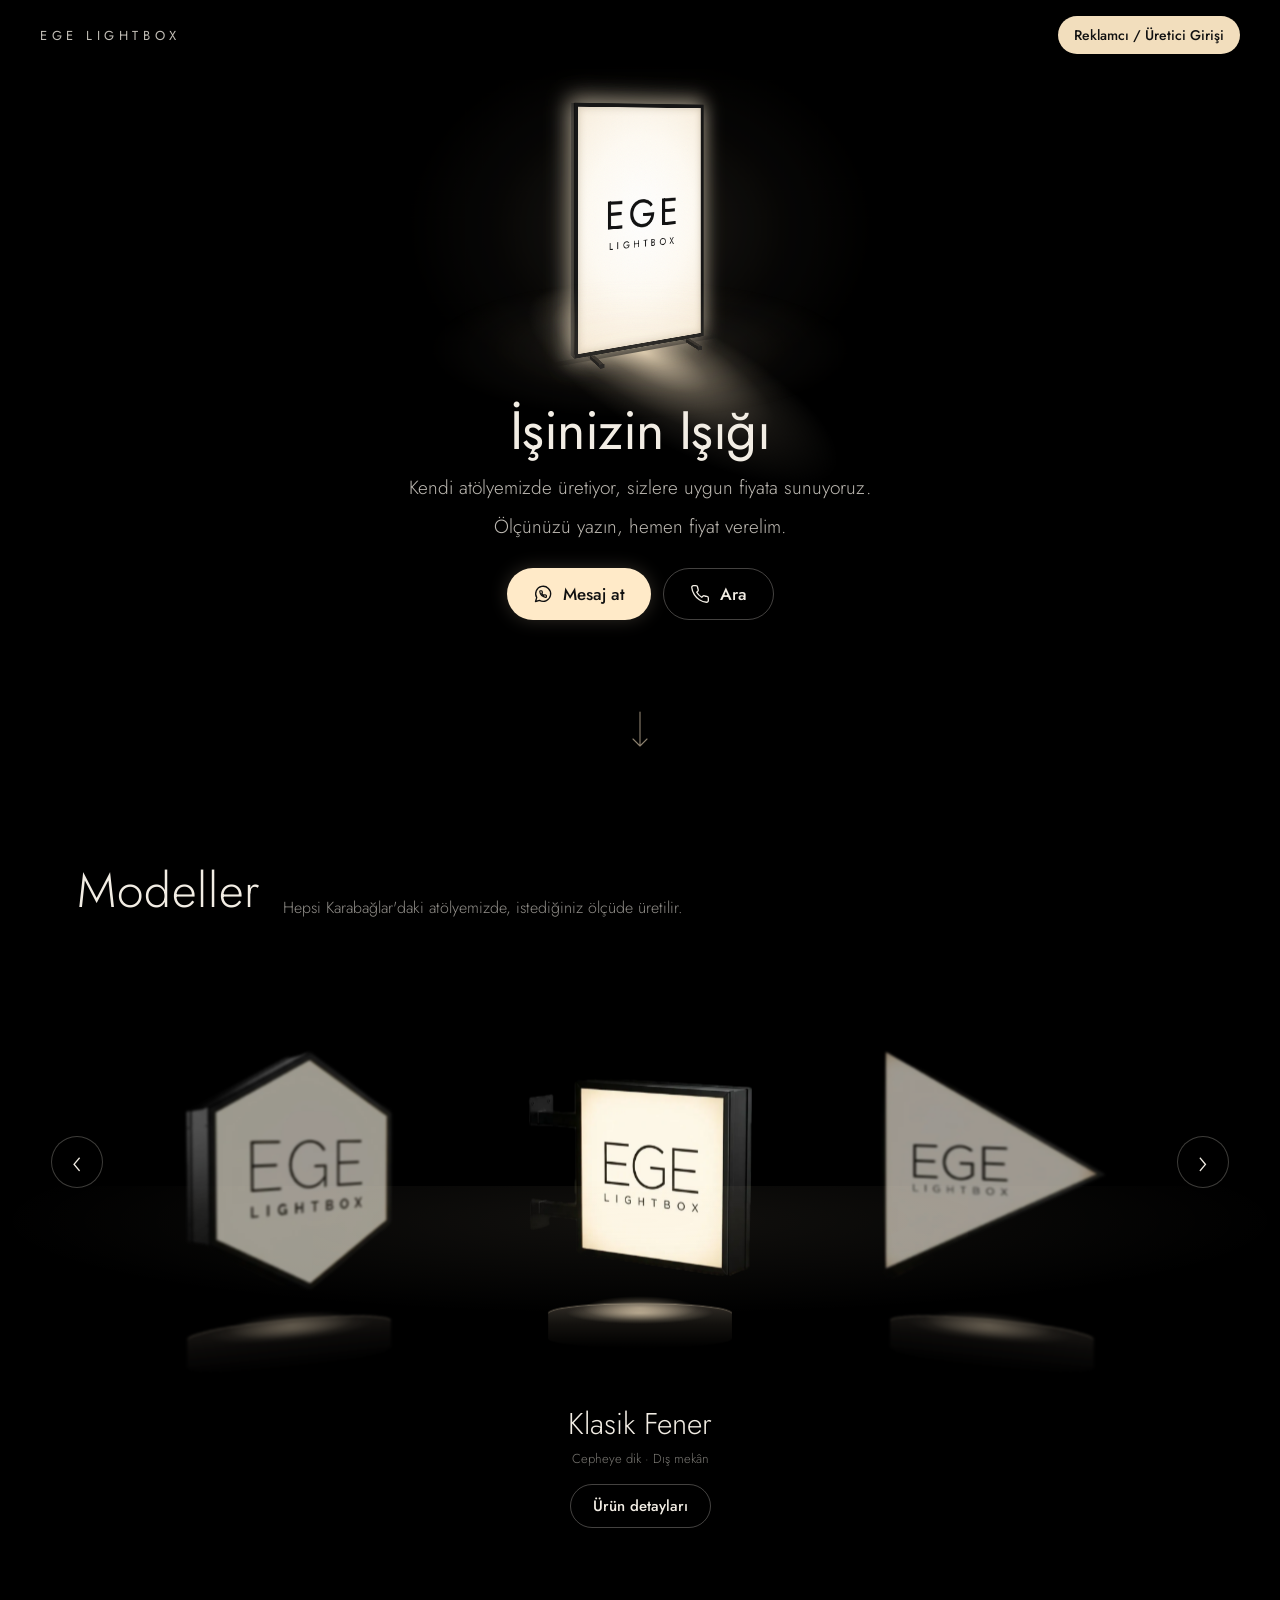
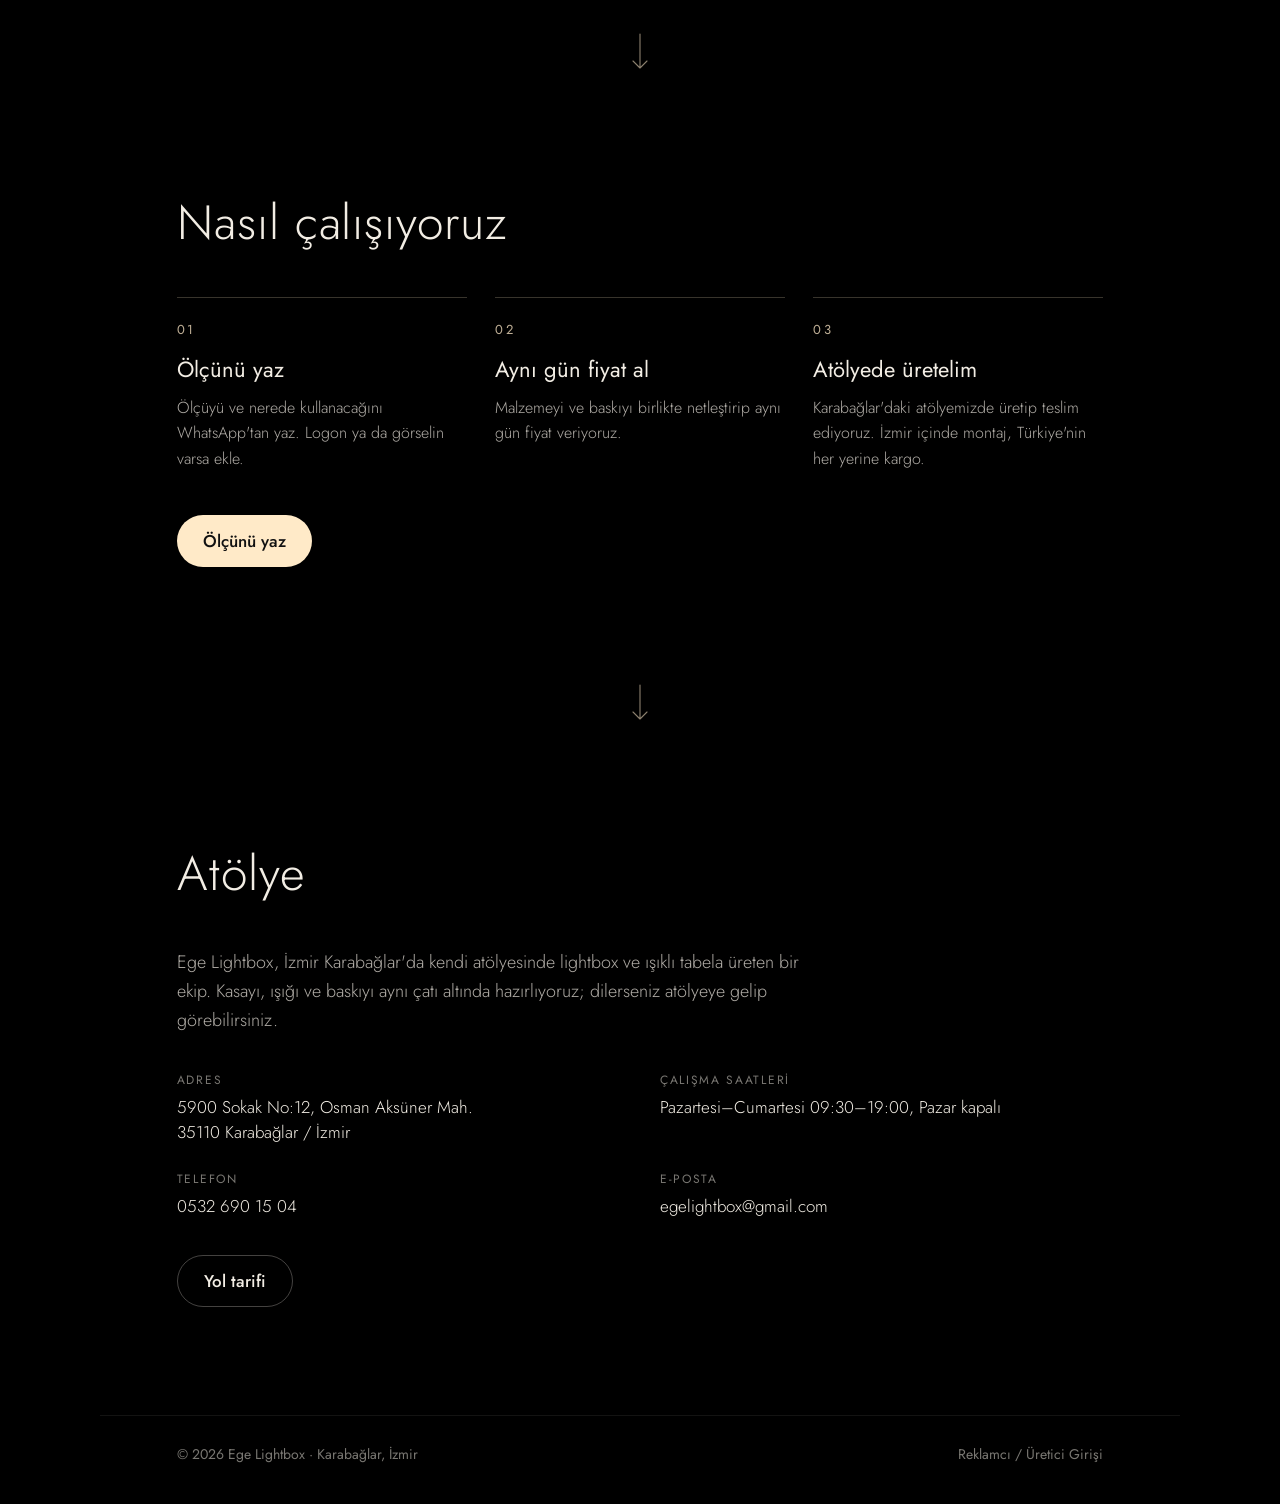
==== commit 86e6f07b: "60x60 hazır kasa kaldırıldı, /kampanya ana sayfaya yönlenir Co-Authored-By: Claude Opus 5.5 <noreply" ====
--- a/index.html
+++ b/index.html
@@ -35,10 +35,10 @@
         y=l.getElementsByTagName(r)[0];y.parentNode.insertBefore(t,y);})(window,document,"clarity","script","z84t2651er");
       } else { window.gtag = undefined; }
     </script>
-    <script type="module" crossorigin src="/assets/index-Bf9ERN2K.js"></script>
-    <link rel="stylesheet" crossorigin href="/assets/index-HZWtBU7C.css">
+    <script type="module" crossorigin src="/assets/index-DtxNnN1X.js"></script>
+    <link rel="stylesheet" crossorigin href="/assets/index-xO9GNj7Z.css">
   </head>
   <body>
-    <div id="root"><main class=""><header class="top"><a class="brand" href="/">EGE LIGHTBOX</a><a class="cta-small" href="#reklamci">Reklamcı / Üretici Girişi</a></header><section class="hero"><div class="sticky"><div class="stage"><div class="halo"></div><div class="crack"></div><div class="scene"><div class="box"><div class="spill s-front"></div><div class="spill s-back"></div><div class="bloom b-front"></div><div class="bloom b-back"></div><div class="face front"><div class="lit"></div><div class="logo"><span class="ege">EGE</span><span class="lb">LIGHTBOX</span></div></div><div class="face back"><div class="lit"></div><div class="logo"><span class="ege">EGE</span><span class="lb">LIGHTBOX</span></div></div><div class="side left"></div><div class="side right"></div><div class="cap"></div><div class="foot f1"><i class="ft"></i><i class="fs fs1"></i><i class="fs fs2"></i><i class="fe fe1"></i><i class="fe fe2"></i></div><div class="foot f2"><i class="ft"></i><i class="fs fs1"></i><i class="fs fs2"></i><i class="fe fe1"></i><i class="fe fe2"></i></div></div></div><div class="pool"></div></div><div class="message"><h1>İşinizin Işığı</h1><p>Kendi atölyemizde üretiyor, sizlere uygun fiyata sunuyoruz.<span class="ara"></span>Ölçünüzü yazın, hemen fiyat verelim.</p><div class="actions"><a class="cta" href="https://wa.me/905528839446?text=Merhaba%2C%20lightbox%20i%C3%A7in%20fiyat%20almak%20istiyorum." aria-label="WhatsApp&#x27;tan mesaj at"><svg viewBox="0 0 24 24" fill="none" stroke="currentColor" stroke-width="1.6" stroke-linecap="round" stroke-linejoin="round" aria-hidden="true"><path d="M3 21l1.5-4.6A9 9 0 1 1 7.8 19.6z"></path><path d="M22 16.92v3a2 2 0 0 1-2.18 2 19.79 19.79 0 0 1-8.63-3.07 19.5 19.5 0 0 1-6-6 19.79 19.79 0 0 1-3.07-8.67A2 2 0 0 1 4.11 2h3a2 2 0 0 1 2 1.72 12.84 12.84 0 0 0 .7 2.81 2 2 0 0 1-.45 2.11L8.09 9.91a16 16 0 0 0 6 6l1.27-1.27a2 2 0 0 1 2.11-.45 12.84 12.84 0 0 0 2.81.7A2 2 0 0 1 22 16.92z" transform="translate(7.3 7.3) scale(0.4)" stroke-width="3.6"></path></svg>Mesaj at</a><a class="ghost" href="tel:05326901504" aria-label="Ara: 0532 690 15 04"><svg viewBox="0 0 24 24" fill="none" stroke="currentColor" stroke-width="1.6" stroke-linecap="round" stroke-linejoin="round" aria-hidden="true"><path d="M22 16.92v3a2 2 0 0 1-2.18 2 19.79 19.79 0 0 1-8.63-3.07 19.5 19.5 0 0 1-6-6 19.79 19.79 0 0 1-3.07-8.67A2 2 0 0 1 4.11 2h3a2 2 0 0 1 2 1.72 12.84 12.84 0 0 0 .7 2.81 2 2 0 0 1-.45 2.11L8.09 9.91a16 16 0 0 0 6 6l1.27-1.27a2 2 0 0 1 2.11-.45 12.84 12.84 0 0 0 2.81.7A2 2 0 0 1 22 16.92z"></path></svg>Ara</a></div></div><a class="asagi a-hero" href="#modeller" aria-label="Aşağı in"><svg viewBox="0 0 24 40" aria-hidden="true"><path d="M12 2v34M5 29l7 7 7-7"></path></svg></a></div></section><section class="urunler" id="modeller"><div class="u-bas"><h2>Modeller</h2><p>Hepsi Karabağlar&#x27;daki atölyemizde, istediğiniz ölçüde üretilir.</p></div><div class="u-sahne"><div class="u-zemin"></div><button class="aday" style="--a:3.000;--s:-0.951;--c:0.691;--d:-72.0;--gec:0.0s;--g:0.000;z-index:4" aria-label="Duvar Lightbox" tabindex="0"><span class="suzul"><img src="/urunler/standart-duvar-lightbox-kesik.webp" alt="Duvar Lightbox lightbox" loading="lazy" decoding="async" draggable="false"/></span><span class="isik"></span><span class="kaide"></span></button><button class="aday" style="--a:2.000;--s:-0.951;--c:0.691;--d:-72.0;--gec:-0.7s;--g:0.000;z-index:6" aria-label="Çift Taraflı Ayaklı" tabindex="0"><span class="suzul"><img src="/urunler/cift-tarafli-tasinabilir-lightbox-kesik.webp" alt="Çift Taraflı Ayaklı lightbox" loading="lazy" decoding="async" draggable="false"/></span><span class="isik"></span><span class="kaide"></span></button><button class="aday" style="--a:1.000;--s:-0.643;--c:0.234;--d:-40.0;--gec:-1.4s;--g:0.750;z-index:8" aria-label="Altıgen Fener" tabindex="0"><span class="suzul"><img src="/urunler/altigen-fener-tabela-lightbox-kesik.webp" alt="Altıgen Fener lightbox" loading="lazy" decoding="async" draggable="false"/></span><span class="isik"></span><span class="kaide"></span></button><button class="aday on" style="--a:0.000;--s:0.000;--c:0.000;--d:0.0;--gec:-2.1s;--g:1.000;z-index:10" aria-label="Klasik Fener detayını aç" tabindex="0"><span class="suzul"><img src="/urunler/fener-lightbox-tabela-kesik.webp" alt="Klasik Fener lightbox" loading="lazy" decoding="async" draggable="false"/></span><span class="isik"></span><span class="kaide"></span></button><button class="aday" style="--a:1.000;--s:0.643;--c:0.234;--d:40.0;--gec:-2.8s;--g:0.750;z-index:8" aria-label="Üçgen Fener" tabindex="0"><span class="suzul"><img src="/urunler/ucgen-fener-lightbox-kesik.webp" alt="Üçgen Fener lightbox" loading="lazy" decoding="async" draggable="false"/></span><span class="isik"></span><span class="kaide"></span></button><button class="aday" style="--a:2.000;--s:0.951;--c:0.691;--d:72.0;--gec:-3.5s;--g:0.000;z-index:6" aria-label="Altıgen Duvar" tabindex="0"><span class="suzul"><img src="/urunler/altigen-duvar-lightbox-kesik.webp" alt="Altıgen Duvar lightbox" loading="lazy" decoding="async" draggable="false"/></span><span class="isik"></span><span class="kaide"></span></button><button class="aday" style="--a:3.000;--s:0.951;--c:0.691;--d:72.0;--gec:-4.2s;--g:0.000;z-index:4" aria-label="Küp Lightbox" tabindex="0"><span class="suzul"><img src="/urunler/kup-masaustu-lightbox-kesik.webp" alt="Küp Lightbox lightbox" loading="lazy" decoding="async" draggable="false"/></span><span class="isik"></span><span class="kaide"></span></button><button class="u-ok sol" aria-label="Önceki model">‹</button><button class="u-ok sag" aria-label="Sonraki model">›</button></div><button class="u-ad" aria-live="polite" aria-label="Klasik Fener detayını aç"><span class="u-ad-ad">Klasik Fener</span><span class="u-ad-et">Cepheye dik · Dış mekân</span><span class="u-ad-dugme">Ürün detayları</span></button><div class="u-bilgi" aria-hidden="true"></div></section><a class="asagi " href="#nasil" aria-label="Aşağı in"><svg viewBox="0 0 24 40" aria-hidden="true"><path d="M12 2v34M5 29l7 7 7-7"></path></svg></a><section class="bolum nasil" id="nasil"><h2>Nasıl çalışıyoruz</h2><ol class="adimlar"><li><span class="adim-no">01</span><h3>Ölçünü yaz</h3><p>Ölçüyü ve nerede kullanacağını WhatsApp&#x27;tan yaz. Logon ya da görselin varsa ekle.</p></li><li><span class="adim-no">02</span><h3>Aynı gün fiyat al</h3><p>Malzemeyi ve baskıyı birlikte netleştirip aynı gün fiyat veriyoruz.</p></li><li><span class="adim-no">03</span><h3>Atölyede üretelim</h3><p>Karabağlar&#x27;daki atölyemizde üretip teslim ediyoruz. İzmir içinde montaj, Türkiye&#x27;nin her yerine kargo.</p></li></ol><a class="cta" href="https://wa.me/905528839446?text=Merhaba%2C%20lightbox%20i%C3%A7in%20fiyat%20almak%20istiyorum.%20%C3%96l%C3%A7%C3%BC%3A%20">Ölçünü yaz</a></section><a class="asagi " href="#atolye" aria-label="Aşağı in"><svg viewBox="0 0 24 40" aria-hidden="true"><path d="M12 2v34M5 29l7 7 7-7"></path></svg></a><section class="bolum atolye" id="atolye"><h2>Atölye</h2><p class="atolye-giris">Ege Lightbox, İzmir Karabağlar&#x27;da kendi atölyesinde lightbox ve ışıklı tabela üreten bir ekip. Kasayı, ışığı ve baskıyı aynı çatı altında hazırlıyoruz; dilerseniz atölyeye gelip görebilirsiniz.</p><dl class="atolye-bilgi"><div><dt>Adres</dt><dd>5900 Sokak No:12, Osman Aksüner Mah.<br/>35110<!-- --> <!-- -->Karabağlar<!-- --> / <!-- -->İzmir</dd></div><div><dt>Çalışma saatleri</dt><dd>Pazartesi–Cumartesi 09:30–19:00, Pazar kapalı</dd></div><div><dt>Telefon</dt><dd><a href="tel:+905326901504">0532 690 15 04</a></dd></div><div><dt>E-posta</dt><dd><a href="mailto:egelightbox@gmail.com">egelightbox@gmail.com</a></dd></div></dl><div class="actions atolye-dugme"><a class="ghost" href="https://www.google.com/maps/search/?api=1&amp;query=Ege%20Lightbox%20Karaba%C4%9Flar%20%C4%B0zmir" target="_blank" rel="noopener">Yol tarifi</a></div></section><footer class="alt"><span>© <!-- -->2026<!-- --> Ege Lightbox · Karabağlar, İzmir</span><a href="#reklamci">Reklamcı / Üretici Girişi</a></footer></main></div>
+    <div id="root"><main class=""><header class="top"><a class="brand" href="/">EGE LIGHTBOX</a><a class="cta-small" href="#reklamci">Reklamcı / Üretici Girişi</a></header><section class="hero"><div class="sticky"><div class="stage"><div class="halo"></div><div class="crack"></div><div class="scene"><div class="box"><div class="spill s-front"></div><div class="spill s-back"></div><div class="bloom b-front"></div><div class="bloom b-back"></div><div class="face front"><div class="lit"></div><div class="logo"><span class="ege">EGE</span><span class="lb">LIGHTBOX</span></div></div><div class="face back"><div class="lit"></div><div class="logo"><span class="ege">EGE</span><span class="lb">LIGHTBOX</span></div></div><div class="side left"></div><div class="side right"></div><div class="cap"></div><div class="foot f1"><i class="ft"></i><i class="fs fs1"></i><i class="fs fs2"></i><i class="fe fe1"></i><i class="fe fe2"></i></div><div class="foot f2"><i class="ft"></i><i class="fs fs1"></i><i class="fs fs2"></i><i class="fe fe1"></i><i class="fe fe2"></i></div></div></div><div class="pool"></div></div><div class="message"><h1>İşinizin Işığı</h1><p>Kendi atölyemizde üretiyor, sizlere uygun fiyata sunuyoruz.<span class="ara"></span>Ölçünüzü yazın, hemen fiyat verelim.</p><div class="actions"><a class="cta" href="https://wa.me/905528839446?text=Merhaba%2C%20lightbox%20i%C3%A7in%20fiyat%20almak%20istiyorum." aria-label="WhatsApp&#x27;tan mesaj at"><svg viewBox="0 0 24 24" fill="none" stroke="currentColor" stroke-width="1.6" stroke-linecap="round" stroke-linejoin="round" aria-hidden="true"><path d="M3 21l1.5-4.6A9 9 0 1 1 7.8 19.6z"></path><path d="M22 16.92v3a2 2 0 0 1-2.18 2 19.79 19.79 0 0 1-8.63-3.07 19.5 19.5 0 0 1-6-6 19.79 19.79 0 0 1-3.07-8.67A2 2 0 0 1 4.11 2h3a2 2 0 0 1 2 1.72 12.84 12.84 0 0 0 .7 2.81 2 2 0 0 1-.45 2.11L8.09 9.91a16 16 0 0 0 6 6l1.27-1.27a2 2 0 0 1 2.11-.45 12.84 12.84 0 0 0 2.81.7A2 2 0 0 1 22 16.92z" transform="translate(7.3 7.3) scale(0.4)" stroke-width="3.6"></path></svg>Mesaj at</a><a class="ghost" href="tel:05326901504" aria-label="Ara: 0532 690 15 04"><svg viewBox="0 0 24 24" fill="none" stroke="currentColor" stroke-width="1.6" stroke-linecap="round" stroke-linejoin="round" aria-hidden="true"><path d="M22 16.92v3a2 2 0 0 1-2.18 2 19.79 19.79 0 0 1-8.63-3.07 19.5 19.5 0 0 1-6-6 19.79 19.79 0 0 1-3.07-8.67A2 2 0 0 1 4.11 2h3a2 2 0 0 1 2 1.72 12.84 12.84 0 0 0 .7 2.81 2 2 0 0 1-.45 2.11L8.09 9.91a16 16 0 0 0 6 6l1.27-1.27a2 2 0 0 1 2.11-.45 12.84 12.84 0 0 0 2.81.7A2 2 0 0 1 22 16.92z"></path></svg>Ara</a></div></div><a class="asagi a-hero" href="#modeller" aria-label="Aşağı in"><svg viewBox="0 0 24 40" aria-hidden="true"><path d="M12 2v34M5 29l7 7 7-7"></path></svg></a></div></section><section class="urunler" id="modeller"><div class="u-bas"><h2>Modeller</h2><p>Hepsi Karabağlar&#x27;daki atölyemizde, istediğiniz ölçüde üretilir.</p></div><div class="u-sahne"><div class="u-zemin"></div><button class="aday" style="--a:3.000;--s:-0.951;--c:0.691;--d:-72.0;--gec:0.0s;--g:0.000;z-index:4" aria-label="Duvar Lightbox" tabindex="0"><span class="suzul"><img src="/urunler/standart-duvar-lightbox-kesik.webp" alt="Duvar Lightbox lightbox" loading="lazy" decoding="async" draggable="false"/></span><span class="isik"></span><span class="kaide"></span></button><button class="aday" style="--a:2.000;--s:-0.951;--c:0.691;--d:-72.0;--gec:-0.7s;--g:0.000;z-index:6" aria-label="Çift Taraflı Ayaklı" tabindex="0"><span class="suzul"><img src="/urunler/cift-tarafli-tasinabilir-lightbox-kesik.webp" alt="Çift Taraflı Ayaklı lightbox" loading="lazy" decoding="async" draggable="false"/></span><span class="isik"></span><span class="kaide"></span></button><button class="aday" style="--a:1.000;--s:-0.643;--c:0.234;--d:-40.0;--gec:-1.4s;--g:0.750;z-index:8" aria-label="Altıgen Fener" tabindex="0"><span class="suzul"><img src="/urunler/altigen-fener-tabela-lightbox-kesik.webp" alt="Altıgen Fener lightbox" loading="lazy" decoding="async" draggable="false"/></span><span class="isik"></span><span class="kaide"></span></button><button class="aday on" style="--a:0.000;--s:0.000;--c:0.000;--d:0.0;--gec:-2.1s;--g:1.000;z-index:10" aria-label="Klasik Fener detayını aç" tabindex="0"><span class="suzul"><img src="/urunler/fener-lightbox-tabela-kesik.webp" alt="Klasik Fener lightbox" loading="lazy" decoding="async" draggable="false"/></span><span class="isik"></span><span class="kaide"></span></button><button class="aday" style="--a:1.000;--s:0.643;--c:0.234;--d:40.0;--gec:-2.8s;--g:0.750;z-index:8" aria-label="Üçgen Fener" tabindex="0"><span class="suzul"><img src="/urunler/ucgen-fener-lightbox-kesik.webp" alt="Üçgen Fener lightbox" loading="lazy" decoding="async" draggable="false"/></span><span class="isik"></span><span class="kaide"></span></button><button class="aday" style="--a:2.000;--s:0.951;--c:0.691;--d:72.0;--gec:-3.5s;--g:0.000;z-index:6" aria-label="Altıgen Duvar" tabindex="0"><span class="suzul"><img src="/urunler/altigen-duvar-lightbox-kesik.webp" alt="Altıgen Duvar lightbox" loading="lazy" decoding="async" draggable="false"/></span><span class="isik"></span><span class="kaide"></span></button><button class="aday" style="--a:3.000;--s:0.951;--c:0.691;--d:72.0;--gec:-4.2s;--g:0.000;z-index:4" aria-label="Küp Lightbox" tabindex="0"><span class="suzul"><img src="/urunler/kup-masaustu-lightbox-kesik.webp" alt="Küp Lightbox lightbox" loading="lazy" decoding="async" draggable="false"/></span><span class="isik"></span><span class="kaide"></span></button><button class="u-ok sol" aria-label="Önceki model">‹</button><button class="u-ok sag" aria-label="Sonraki model">›</button></div><button class="u-ad" aria-live="polite" aria-label="Klasik Fener detayını aç"><span class="u-ad-ad">Klasik Fener</span><span class="u-ad-et">Cepheye dik · Dış mekân</span><span class="u-ad-dugme">Ürün detayları</span></button><div class="u-bilgi" aria-hidden="true"></div></section><a class="asagi " href="#nasil" aria-label="Aşağı in"><svg viewBox="0 0 24 40" aria-hidden="true"><path d="M12 2v34M5 29l7 7 7-7"></path></svg></a><section class="bolum nasil" id="nasil"><h2>Nasıl çalışıyoruz</h2><ol class="adimlar"><li><span class="adim-no">01</span><h3>Ölçünü yaz</h3><p>Ölçüyü ve nerede kullanacağını WhatsApp&#x27;tan yaz. Logon ya da görselin varsa ekle.</p></li><li><span class="adim-no">02</span><h3>Aynı gün fiyat al</h3><p>Malzemeyi ve baskıyı birlikte netleştirip aynı gün fiyat veriyoruz.</p></li><li><span class="adim-no">03</span><h3>Atölyede üretelim</h3><p>Karabağlar&#x27;daki atölyemizde üretip teslim ediyoruz. İzmir içinde montaj, Türkiye&#x27;nin her yerine kargo.</p></li></ol><a class="cta" href="https://wa.me/905528839446?text=Merhaba%2C%20lightbox%20i%C3%A7in%20fiyat%20almak%20istiyorum.%20%C3%96l%C3%A7%C3%BC%3A%20">Ölçünü yaz</a></section><a class="asagi " href="#atolye" aria-label="Aşağı in"><svg viewBox="0 0 24 40" aria-hidden="true"><path d="M12 2v34M5 29l7 7 7-7"></path></svg></a><section class="bolum atolye" id="atolye"><h2>Atölye</h2><p class="atolye-giris">Ege Lightbox, İzmir Karabağlar&#x27;da kendi atölyesinde lightbox ve ışıklı tabela üreten bir ekip. Kasayı, ışığı ve baskıyı aynı çatı altında hazırlıyoruz; dilerseniz atölyeye gelip görebilirsiniz.</p><dl class="atolye-bilgi"><div><dt>Adres</dt><dd>5900 Sokak No:12, Osman Aksüner Mah.<br/>35110<!-- --> <!-- -->Karabağlar<!-- --> / <!-- -->İzmir</dd></div><div><dt>Çalışma saatleri</dt><dd>Pazartesi–Cumartesi 09:30–19:00, Pazar kapalı</dd></div><div><dt>Telefon</dt><dd><a href="tel:+905326901504">0532 690 15 04</a></dd></div><div><dt>E-posta</dt><dd><a href="mailto:egelightbox@gmail.com">egelightbox@gmail.com</a></dd></div></dl><div class="actions atolye-dugme"><a class="ghost" href="https://www.google.com/maps/dir/?api=1&amp;destination=Ege%20Lightbox&amp;destination_place_id=ChIJARxQHS3fuxQRR_nK7dGKqWg" target="_blank" rel="noopener">Yol tarifi</a></div></section><footer class="alt"><span>© <!-- -->2026<!-- --> Ege Lightbox · Karabağlar, İzmir</span><a href="#reklamci">Reklamcı / Üretici Girişi</a></footer></main></div>
   </body>
 </html>
--- a/assets/index-xO9GNj7Z.css
+++ b/assets/index-xO9GNj7Z.css
@@ -0,0 +1 @@
+:root{--w: clamp(150px, 26vmin, 230px);--h: calc(var(--w) * 1.72);--d: calc(var(--w) * .075);--fh: calc(var(--w) * .028);--ft: calc(var(--w) * .032);--fl: calc(var(--w) * .4);--cy: 46%;--warm: 255, 234, 200;--t-load: .2s;--t-on: 1s;--t-turn: 1.35s;--t-yukari: 2.55s;--yk-s: .62;--yk-ust: 104px;--yk-y: calc(var(--yk-ust) - var(--cy-vh) + var(--h) * var(--yk-s) / 2);--u-ust: min(12vh, 80px);--mesaj-pay: 312px;--gozat: calc(var(--u-ust) + 44px);--hero-min: calc(var(--yk-ust) + var(--h) * var(--yk-s) + var(--mesaj-ara) + var(--mesaj-pay));--mesaj-ara: 52px;--hero-h: max(calc(100svh - var(--gozat)), var(--hero-min));--cy-vh: calc(var(--hero-h) * .46);color-scheme:dark}*{box-sizing:border-box}html,body{margin:0;background:#000;color:#f2ede4;font-family:Jost,system-ui,sans-serif;-webkit-font-smoothing:antialiased}a{color:inherit;text-decoration:none}.top{position:fixed;inset:0 0 auto 0;z-index:10;display:flex;justify-content:space-between;align-items:center;padding:16px clamp(16px,4vw,40px) 26px;background:linear-gradient(180deg,#000 0%,#000 72%,transparent 100%);pointer-events:none;opacity:0}.top>*{pointer-events:auto}.go .top{animation:fade .7s ease 2.4s forwards}.brand{font-size:13px;letter-spacing:.35em;font-weight:400;color:#f2ede4cc}.cta-small{font-size:14px;font-weight:500;padding:9px 16px;border-radius:999px;background:rgba(var(--warm),.95);color:#111}.hero{position:relative}.sticky{position:sticky;top:0;height:var(--hero-h);overflow:hidden}.stage{position:absolute;top:0;right:0;bottom:0;left:0;transform-origin:50% var(--cy)}.go .stage{animation:yukari .9s cubic-bezier(.65,0,.25,1) var(--t-yukari) forwards}@keyframes yukari{to{transform:translate3d(0,var(--yk-y),0) scale(var(--yk-s))}}.scene{position:absolute;left:50%;top:calc(var(--cy) - var(--h) / 2);width:var(--w);height:var(--h);margin-left:calc(var(--w) / -2);perspective:1000px;perspective-origin:50% 8%}.box{position:relative;width:100%;height:100%;transform-style:preserve-3d;transform:rotateY(88.3deg)}.go .box{animation:turn 1.6s cubic-bezier(.45,.05,.2,1) var(--t-turn) forwards}@keyframes turn{0%{transform:rotateY(88.3deg)}to{transform:rotateY(26deg)}}.box>*{position:absolute}.face{top:0;left:0;width:100%;height:calc(100% - var(--fh));backface-visibility:hidden;-webkit-backface-visibility:hidden;background:#0d0d0d;border:calc(var(--w) * .03) solid #161616;box-shadow:inset 0 0 0 1px #ffffff12;overflow:hidden}.front{transform:translateZ(calc(var(--d) / 2))}.back{transform:rotateY(180deg) translateZ(calc(var(--d) / 2))}.lit{position:absolute;top:0;right:0;bottom:0;left:0;opacity:0;background:radial-gradient(ellipse 95% 75% at 50% 46%,#fff,#fffbf3 45%,#f6e8d2);box-shadow:inset 0 0 calc(var(--w) * .06) #462d0a38}.lit:after{content:"";position:absolute;top:0;right:0;bottom:0;left:0;opacity:.06;background-image:url("data:image/svg+xml,%3Csvg xmlns='http://www.w3.org/2000/svg' width='120' height='120'%3E%3Cfilter id='n'%3E%3CfeTurbulence type='fractalNoise' baseFrequency='.9' numOctaves='2'/%3E%3C/filter%3E%3Crect width='120' height='120' filter='url(%23n)'/%3E%3C/svg%3E")}.logo{position:absolute;top:0;right:0;bottom:0;left:0;display:flex;flex-direction:column;align-items:center;justify-content:center;padding-bottom:6%;color:#121212;line-height:1}.ege{font-size:calc(var(--w) * .27);font-weight:400;letter-spacing:.12em;margin-right:-.12em}.lb{margin-top:calc(var(--w) * .04);font-size:calc(var(--w) * .068);font-weight:400;letter-spacing:.42em;margin-right:-.42em}.side{top:0;left:calc(50% - var(--d) / 2);width:var(--d);height:calc(100% - var(--fh));backface-visibility:hidden;-webkit-backface-visibility:hidden;background:linear-gradient(90deg,#050505,#232323 40%,#121212 60%,#040404)}.left{transform:rotateY(-90deg) translateZ(calc(var(--w) / 2))}.right{transform:rotateY(90deg) translateZ(calc(var(--w) / 2))}.cap{top:0;left:0;width:100%;height:var(--d);transform-origin:top;transform:translateZ(calc(var(--d) / -2)) rotateX(90deg);backface-visibility:hidden;-webkit-backface-visibility:hidden;background:linear-gradient(180deg,#1c1c1c,#2e2e2e 50%,#1a1a1a)}.face,.side,.cap,.foot i{opacity:0}.go .face{animation:on .35s ease-out var(--t-on) forwards}.go .side,.go .cap,.go .foot i{animation:on 1.2s ease var(--t-on) forwards}.crack{position:absolute;left:50%;top:calc(var(--cy) - var(--h) / 2);width:1px;height:calc(var(--h) - var(--fh));margin-left:calc(var(--d) / 2 - .5px);background:linear-gradient(180deg,transparent,rgb(255,246,230) 12%,#fff 50%,rgb(255,246,230) 88%,transparent);box-shadow:0 0 6px rgba(var(--warm),.9),0 0 18px rgba(var(--warm),.35);transform:scaleY(0);pointer-events:none}.go .crack{animation:load .75s cubic-bezier(.55,0,.75,.9) var(--t-load) forwards,fade-out .35s ease var(--t-on) forwards}.foot{bottom:0;width:0;height:0;transform-style:preserve-3d}.f1{left:calc(var(--w) * .13)}.f2{left:calc(var(--w) * .87)}.foot i{position:absolute;display:block;backface-visibility:hidden;-webkit-backface-visibility:hidden}.ft{width:var(--ft);height:var(--fl);left:calc(var(--ft) / -2);top:calc(var(--fl) / -2);transform:translateY(calc(var(--fh) * -1)) rotateX(90deg);background:#2b2824}.fs{width:var(--fl);height:var(--fh);left:calc(var(--fl) / -2);top:calc(var(--fh) * -1);background:#121212}.fs1{transform:rotateY(90deg) translateZ(calc(var(--ft) / 2))}.fs2{transform:rotateY(-90deg) translateZ(calc(var(--ft) / 2))}.fe{width:var(--ft);height:var(--fh);left:calc(var(--ft) / -2);top:calc(var(--fh) * -1);background:#1a1a1a}.fe1{transform:translateZ(calc(var(--fl) / 2))}.fe2{transform:rotateY(180deg) translateZ(calc(var(--fl) / 2))}.spill{top:100%;left:calc(50% - var(--w) * .75);width:calc(var(--w) * 1.5);height:calc(var(--w) * 2.2);transform-origin:top center;background:radial-gradient(ellipse 52% 100% at 50% 0%,rgba(var(--warm),.8),rgba(var(--warm),.3) 34%,rgba(var(--warm),.08) 60%,transparent 80%);opacity:0;pointer-events:none}.s-front{transform:translateZ(calc(var(--d) / 2)) rotateX(90deg)}.s-back{transform:rotateY(180deg) translateZ(calc(var(--d) / 2)) rotateX(90deg)}.bloom{left:0;top:0;width:100%;height:calc(100% - var(--fh));box-shadow:0 0 calc(var(--w) * .14) calc(var(--w) * .02) #ffeed261;opacity:0;pointer-events:none}.b-front{transform:translateZ(calc(var(--d) / 2 - 1px))}.b-back{transform:rotateY(180deg) translateZ(calc(var(--d) / 2 - 1px))}.go .lit,.go .spill{animation:on .14s ease-out var(--t-on) forwards}.go .bloom{animation:on 1.2s ease calc(var(--t-on) + .15s) forwards}.halo,.pool{position:absolute;left:50%;opacity:0;pointer-events:none;will-change:transform,opacity}.halo{top:var(--cy);width:min(130vw,1200px);height:calc(var(--h) * 1.7);background:radial-gradient(ellipse at center,rgba(var(--warm),.13),rgba(var(--warm),.035) 38%,transparent 66%);transform:translate(-50%,-50%) scaleX(.15)}.pool{top:calc(var(--cy) + var(--h) / 2);width:min(120vw,1000px);height:calc(var(--h) * .6);background:radial-gradient(ellipse at center,rgba(var(--warm),.14),rgba(var(--warm),.04) 45%,transparent 70%);transform:translate(-50%,-50%) scaleX(.15)}.go .halo,.go .pool{animation:spill 2.6s cubic-bezier(.2,.8,.2,1) var(--t-on) forwards}.message{position:absolute;left:50%;top:calc(var(--yk-ust) + var(--h) * var(--yk-s) + var(--mesaj-ara));width:min(92vw,560px);margin-left:max(-46vw,-280px);text-align:center}.message p{text-wrap:balance}.message p .ara{display:block;height:.6em}.message h1,.message p{opacity:0}.go .message h1{animation:gel .7s cubic-bezier(.16,1,.3,1) calc(var(--t-yukari) + .45s) forwards}.go .message p{animation:gel .7s cubic-bezier(.16,1,.3,1) calc(var(--t-yukari) + .6s) forwards}.message .actions a{opacity:0}.go .message .actions .cta{animation:yan .8s ease-out calc(var(--t-yukari) + .95s) forwards}.go .message .actions .ghost{animation:on .5s ease calc(var(--t-yukari) + 1.15s) forwards}@keyframes gel{0%{opacity:0;transform:translate3d(0,14px,0)}to{opacity:1;transform:none}}@keyframes yan{0%{opacity:0;box-shadow:none}12%{opacity:.85}20%{opacity:.25}34%{opacity:1;box-shadow:0 0 34px rgba(var(--warm),.55)}to{opacity:1;box-shadow:0 0 18px rgba(var(--warm),.18)}}.message h1{margin:0 0 14px;font-size:clamp(30px,6vw,54px);font-weight:400;letter-spacing:-.01em;line-height:1.08}.message p{margin:0 auto 26px;max-width:30em;font-size:clamp(16px,2.2vw,19px);font-weight:300;line-height:1.5;color:#f2ede4c7}.actions{display:flex;gap:12px;justify-content:center;flex-wrap:wrap}.cta,.ghost{display:inline-flex;align-items:center;min-height:52px;padding:0 26px;border-radius:999px;font-size:17px;font-weight:500}.cta{background:rgb(var(--warm));color:#111}.ghost{border:1px solid rgba(242,237,228,.28)}.cta svg,.ghost svg{width:20px;height:20px;margin-right:10px;flex:none}.asagi{display:block;width:44px;height:56px;margin:0 auto;padding:8px 10px;color:rgba(var(--warm),.55);transition:color .3s}.asagi:hover{color:rgb(var(--warm))}.asagi svg{display:block;width:100%;height:100%;fill:none;stroke:currentColor;stroke-width:1.1;stroke-linecap:round;stroke-linejoin:round;animation:in-in 2.4s ease-in-out infinite}@keyframes in-in{0%,to{transform:translateY(-3px)}50%{transform:translateY(4px)}}.a-hero{position:absolute;left:50%;bottom:18px;margin-left:-22px;opacity:0}.go .a-hero{animation:on .8s ease calc(var(--t-yukari) + 1.4s) forwards}main:where(:not(.sayfa-u)) .u-bas{opacity:0}main.go:where(:not(.sayfa-u)) .u-bas{animation:on .8s ease calc(var(--t-yukari) + 1.2s) forwards}.urunler{--kw: clamp(150px, min(21vw, 30vh), 290px);--yc: clamp(190px, 30vw, 440px);position:relative;overflow:hidden;padding:var(--u-ust) 0 10vh;background:#000}.u-bas{display:flex;flex-wrap:wrap;align-items:flex-end;gap:8px 24px;padding:0 max(16px,6vw)}.u-bas h2{margin:0;font-size:clamp(30px,5vw,48px);font-weight:300;letter-spacing:.02em}.u-bas p{margin:0 0 6px;flex:1 1 260px;color:#f2ede499;font-weight:300}.u-sahne{position:relative;height:calc(var(--kw) * 1.55);margin-top:4vh;perspective:1100px;perspective-origin:50% 20%;transform-style:preserve-3d;touch-action:pan-y;overscroll-behavior-x:contain;user-select:none;-webkit-user-select:none;cursor:grab;transition:height .7s cubic-bezier(.2,.8,.2,1)}.u-zemin{position:absolute;left:-10%;right:-10%;bottom:0;height:46%;background:radial-gradient(60% 70% at 50% 18%,rgba(var(--warm),.07),transparent 70%);opacity:0;transition:opacity 1.4s ease .2s}.in .u-zemin{opacity:1}.aday{position:absolute;left:50%;bottom:6%;width:var(--kw);margin-left:calc(var(--kw) / -2);padding:0;border:0;background:none;cursor:pointer;transform-origin:50% 100%;transform:translate3d(calc(var(--s) * var(--yc) * var(--ac, 1.4)),0,calc(var(--c) * var(--yc) * var(--zc, .75) - 60px)) rotateY(calc(var(--d) * -.55deg));filter:blur(calc(var(--a) * 1.3px)) brightness(calc(1 - var(--a) * .17));opacity:0;transition:transform .8s cubic-bezier(.2,.8,.2,1),filter .8s ease,opacity .8s ease}.in .aday{opacity:var(--g)}.in:not(.oturdu) .aday{transition-delay:calc(var(--a) * .09s)}.kayiyor .aday{transition:none}.kayiyor .u-sahne{cursor:grabbing}.aday .suzul{position:relative;z-index:1;display:block;padding:0 6% 24%;animation:suzul 4.6s ease-in-out var(--gec) infinite}.aday img{display:block;width:100%;aspect-ratio:1;object-fit:contain;object-position:50% 100%;pointer-events:none;transition:transform .5s cubic-bezier(.2,.8,.2,1)}@media(hover:hover){.aday:hover img{transform:translate3d(0,-10px,0)}}.isik{position:absolute;z-index:1;left:18%;right:18%;bottom:4%;height:12%;border-radius:50%;background:radial-gradient(50% 50% at 50% 50%,rgba(var(--warm),.45),transparent 70%);animation:isik 4.6s ease-in-out var(--gec, 0s) infinite;pointer-events:none}.aday:focus-visible{outline:none}.aday:focus-visible .kaide{box-shadow:0 0 0 2px rgb(var(--warm))}.kaide{position:absolute;left:14%;right:14%;bottom:-4%;height:16%;border-radius:50%/22%;background:radial-gradient(50% 30% at 50% 22%,rgba(var(--warm),.3),transparent 80%),linear-gradient(180deg,#2a2621,#12100e 45%,#000);box-shadow:inset 0 1px rgba(var(--warm),.35)}.aday.on .kaide{background:radial-gradient(50% 30% at 50% 22%,rgba(var(--warm),.55),transparent 80%),linear-gradient(180deg,#34302a,#14120f 45%,#000)}.u-ok{position:absolute;top:42%;z-index:20;width:52px;height:52px;border-radius:50%;border:1px solid rgba(242,237,228,.25);background:#00000073;color:#f2ede4;font:300 30px/1 Jost,sans-serif;cursor:pointer;transition:background .25s,border-color .25s,opacity .5s,transform .25s}.u-ok:hover{background:#f2ede41a;border-color:#f2ede48c}.u-ok:active{transform:scale(.94)}.u-ok:disabled{opacity:.2;pointer-events:none}.u-ok.sol{left:max(12px,4vw)}.u-ok.sag{right:max(12px,4vw)}.u-ad{display:flex;flex-direction:column;align-items:center;gap:4px;margin:18px auto 0;padding:6px 16px;border:0;background:none;color:inherit;font:inherit;text-align:center;cursor:pointer;transition:opacity .4s ease}.u-ad-ad{font-size:clamp(22px,3vw,30px);font-weight:300;transition:color .3s}.u-ad-et{font-size:13px;color:#f2ede480;font-weight:300}.u-ad:hover .u-ad-ad,.u-sahne:has(.aday.on:hover)+.u-ad .u-ad-ad{color:rgb(var(--warm))}.aday.on{cursor:pointer}.u-ad-dugme{display:inline-flex;align-items:center;min-height:44px;margin-top:12px;padding:0 22px;border:1px solid rgba(242,237,228,.28);border-radius:999px;font-size:15px;font-weight:500;transition:background .3s,border-color .3s,color .3s}.u-ad:hover .u-ad-dugme,.u-sahne:has(.aday.on:hover)+.u-ad .u-ad-dugme{background:rgb(var(--warm));border-color:rgb(var(--warm));color:#111}.acik .aday:not(.on){opacity:0;pointer-events:none;transform:translate3d(calc(var(--s) * var(--yc) * 2.4),0,0) rotateY(calc(var(--d) * -1deg));transition-delay:0s}.acik .aday.on{transform:translate3d(-14vw,0,0);filter:none;cursor:default}.acik .u-ok,.acik .u-ok:disabled,.acik .u-ad{opacity:0;pointer-events:none}.u-bilgi{display:none}.acik .u-bilgi{display:block}@media(min-width:760px){.acik .u-ad{visibility:hidden}.u-bilgi{position:fixed;right:max(24px,7vw);top:calc(50% + 34px);width:min(400px,36vw);max-height:min(calc(100vh - 128px),760px);transform:translateY(-50%);z-index:20;overflow-y:auto;overscroll-behavior:contain;scrollbar-width:none;border-radius:18px;border:1px solid rgba(242,237,228,.09);background:#141311d1;-webkit-backdrop-filter:blur(20px);backdrop-filter:blur(20px);box-shadow:0 30px 90px #000000a6,0 0 60px rgba(var(--warm),.05);animation:kart .45s cubic-bezier(.16,1,.3,1) both}.u-bilgi::-webkit-scrollbar{display:none}.u-bilgi .d-ic{padding:26px 24px 24px;animation:none}.u-bilgi .d-geri{position:sticky;top:0;float:right;width:34px;height:34px;margin:-10px -8px 0 0;border-radius:50%;background:#f2ede412;font-size:22px;line-height:1;z-index:2}.u-bilgi .d-geri:hover{background:#f2ede424}.u-bilgi .d-geri-yazi{display:none}.u-bilgi .d-ic h3{font-size:26px}.u-bilgi .d-gorsel{aspect-ratio:1.35;border-radius:10px}.u-bilgi .d-kucuk{margin-bottom:16px}.u-bilgi .d-ic ul{display:flex;flex-wrap:wrap;gap:6px;margin-bottom:18px}.u-bilgi .d-ic li{padding:5px 12px;border:1px solid rgba(242,237,228,.1);border-radius:999px;font-size:14px}.u-bilgi .d-ic li:before{display:none}.u-bilgi .d-ic dl{margin-bottom:18px}}@keyframes kart{0%{opacity:0;transform:translateY(-47%) scale(.97)}}.d-x{display:none}@media(min-width:760px){.u-bilgi .d-x{display:inline}}@media(max-width:759px)and (max-height:700px){:root:root{--yk-s: .5;--yk-ust: 88px;--mesaj-ara: 40px}}@media(max-width:759px){:root{--yk-s: .58;--yk-ust: 96px;--u-ust: 40px;--mesaj-pay: 285px}.a-hero{bottom:2px}.urunler{--ac: 1.32;--zc: .1}.u-ok{top:calc(100% + 14px);width:44px;height:44px;font-size:26px}.acik .aday.on{transform:translateZ(-60px)}.acik .u-sahne{height:calc(var(--kw) * 1.25)}.acik .u-ad{display:none}.u-bilgi{padding:0 16px;scroll-margin-top:70px}}.d-ic{position:relative;padding:4px 0 32px;animation:fade-up .6s cubic-bezier(.16,1,.3,1) .15s both}.d-geri{display:block;margin-bottom:18px;padding:0;border:0;background:none;color:#f2ede4a6;font:400 15px Jost,sans-serif;cursor:pointer}.d-geri:hover{color:#f2ede4}.d-baslik{display:block;margin:0 0 10px;font-size:12px;letter-spacing:.14em;text-transform:uppercase;color:#f2ede480}.d-gorsel{aspect-ratio:1.13;border-radius:8px;overflow:hidden;background:#111}.d-gorsel img{width:100%;height:100%;object-fit:cover;display:block}.d-kucuk{display:flex;gap:8px;margin:10px 0 22px}.d-kucuk button{flex:1;aspect-ratio:1.6;padding:0;border:0;border-radius:5px;overflow:hidden;background:#111;cursor:pointer;opacity:.5;transition:opacity .25s}.d-kucuk button.on,.d-kucuk button:hover{opacity:1}.d-kucuk img{width:100%;height:100%;object-fit:cover;display:block}.d-etiket{font-size:12px;letter-spacing:.14em;text-transform:uppercase;color:rgba(var(--warm),.7)}.d-ic h3{margin:6px 0 10px;font-size:30px;font-weight:300}.d-ic p{margin:0 0 22px;color:#f2ede4b8;font-weight:300;line-height:1.55}.d-ic ul{margin:0 0 22px;padding:0;list-style:none}.d-ic li{padding:7px 0 7px 18px;position:relative;font-weight:300;border-top:1px solid rgba(242,237,228,.07)}.d-ic li:before{content:"";position:absolute;left:0;top:50%;width:6px;height:1px;background:rgb(var(--warm))}.d-ic dl{margin:0 0 24px;display:grid;gap:8px}.d-ic dl div{display:flex;justify-content:space-between;align-items:baseline;gap:12px;padding:12px 14px;border-radius:6px;background:#f2ede40a}.d-ic dt{color:#f2ede499;font-weight:300}.d-ic dd{margin:0;font-size:18px}.d-ic dl:has(+.d-not){margin-bottom:10px}.d-not span{display:block}.d-not span+span{margin-top:4px}.d-not{margin:0 0 24px;font-size:13px;font-weight:300;line-height:1.45;color:#f2ede48c}.d-ic dd small{font-size:12px;color:#f2ede480}.d-ic .cta{display:flex;justify-content:center}@keyframes fade-up{0%{opacity:0;transform:translate3d(0,12px,0)}}@keyframes load{to{transform:scaleY(1)}}@keyframes suzul{0%,to{transform:translateZ(0)}50%{transform:translate3d(0,-12px,0)}}@keyframes isik{0%,to{opacity:1;transform:scale(1)}50%{opacity:.6;transform:scale(.88)}}@keyframes on{to{opacity:1}}@keyframes fade{to{opacity:1}}@keyframes fade-out{to{opacity:0}}@keyframes spill{0%{opacity:0;transform:translate(-50%,-50%) scaleX(.15)}5%{opacity:1;transform:translate(-50%,-50%) scaleX(.9)}25%{opacity:1;transform:translate(-50%,-50%) scaleX(1.05)}to{opacity:.85;transform:translate(-50%,-50%) scaleX(.72)}}@media(prefers-reduced-motion:reduce){.aday,.in .aday{opacity:var(--g);transition:none}.aday .suzul,.isik,.d-ic{animation:none}.go .box,.go .lit,.go .spill,.go .bloom,.go .crack,.go .face,.go .side,.go .cap,.go .foot i,.go .halo,.go .pool,.go .top,.go .stage,.go .message *,.go .a-hero,main.go .u-bas,.asagi svg{animation:none}.box{transform:rotateY(26deg)}.lit,.spill,.bloom,.face,.side,.cap,.foot i,.top,.message h1,.message p,.actions a,.a-hero,main .u-bas{opacity:1}.stage{transform:translate3d(0,var(--yk-y),0) scale(var(--yk-s))}.halo,.pool{opacity:.85;transform:translate(-50%,-50%) scaleX(.72)}}[data-an] .go *{animation:none!important}[data-an] .lit,[data-an] .spill,[data-an] .bloom,[data-an] .face,[data-an] .side,[data-an] .cap,[data-an] .foot i,[data-an] .top,[data-an] .u-bas{opacity:1}[data-an=isik] .bloom{opacity:0}[data-an=isik] .box{transform:rotateY(88.3deg)}[data-an] .halo,[data-an] .pool{opacity:1;transform:translate(-50%,-50%) scaleX(1)}[data-an=son] .box{transform:rotateY(26deg)}[data-an=son] .stage{transform:translate3d(0,var(--yk-y),0) scale(var(--yk-s))}[data-an=son] .message h1,[data-an=son] .message p,[data-an=son] .actions a,[data-an=son] .a-hero{opacity:1}[data-an=son] .halo,[data-an=son] .pool{opacity:.85;transform:translate(-50%,-50%) scaleX(.72)}.rk{position:fixed;top:0;right:0;bottom:0;left:0;z-index:50;overflow-y:auto;overscroll-behavior:contain;background:radial-gradient(80% 50% at 50% 0%,rgba(var(--warm),.08),transparent 70%),#050505;color:#f2ede4;animation:fade-up .45s cubic-bezier(.16,1,.3,1) both;outline:none}.rk-kapat{position:fixed;top:14px;right:max(14px,3vw);z-index:2;width:44px;height:44px;border-radius:50%;border:1px solid rgba(242,237,228,.25);background:#00000080;color:#f2ede4;font:300 26px/1 Jost,sans-serif;cursor:pointer}.rk-ic{max-width:560px;margin:0 auto;padding:16vh 20px 10vh}.rk-ust{font-size:12px;letter-spacing:.22em;text-transform:uppercase;color:rgb(var(--warm))}.rk h2{margin:14px 0 16px;font-size:clamp(30px,5vw,46px);font-weight:300;line-height:1.12}.rk-giris{margin:0;font-size:17px;line-height:1.6;font-weight:300;color:#f2ede4bf}.rk-form{display:grid;grid-template-columns:1fr 1fr;gap:16px 14px;margin-top:36px}.rk-form label{display:grid;gap:7px;font-size:13px;color:#f2ede4b3}.rk-form .genis{grid-column:1 / -1}.rk-form input:not([type=checkbox]),.rk-form select,.rk-form textarea{width:100%;min-height:48px;padding:12px 14px;border-radius:10px;border:1px solid rgba(242,237,228,.18);background:#ffffff0a;color:#f2ede4;font:400 16px Jost,sans-serif}.rk-form textarea{resize:vertical}.rk-form input:focus,.rk-form select:focus,.rk-form textarea:focus{outline:none;border-color:rgb(var(--warm))}.rk-onay{grid-template-columns:auto 1fr;align-items:start;gap:10px;line-height:1.5}.rk-onay input{width:20px;height:20px;margin:1px 0 0;accent-color:rgb(var(--warm))}.rk-tuzak{position:absolute;left:-9999px;width:1px;height:1px;opacity:0}.rk-form .cta{justify-content:center;border:0;font:500 17px Jost,sans-serif;cursor:pointer}.rk-form .cta:disabled{opacity:.6}.rk-hata{margin:0;color:#ff9b8a;font-size:14px}.rk-tamam{display:grid;gap:10px;justify-items:start;margin-top:36px;font-size:16px;font-weight:300}.rk-tamam strong{font-size:22px;font-weight:400}.rk-tamam .cta{margin-top:10px;border:0;font:500 17px Jost,sans-serif;cursor:pointer}@media(max-width:559px){.rk-form{grid-template-columns:1fr}.cta-small{font-size:12.5px;padding:8px 12px}}.bolum{max-width:1080px;margin:0 auto;padding:12vh max(16px,6vw)}.bolum h2{margin:0 0 40px;font-size:clamp(30px,5vw,48px);font-weight:300;letter-spacing:.02em}.adimlar{display:grid;grid-template-columns:repeat(3,1fr);gap:28px;margin:0 0 44px;padding:0;list-style:none}.adimlar li{padding-top:22px;border-top:1px solid rgba(var(--warm),.22)}.adim-no{display:block;margin-bottom:14px;font-size:13px;letter-spacing:.2em;color:rgba(var(--warm),.75)}.adimlar h3{margin:0 0 10px;font-size:22px;font-weight:400}.adimlar p,.atolye-giris{margin:0;color:#f2ede4b8;font-weight:300;line-height:1.6}.atolye-giris{max-width:36em;margin-bottom:36px;font-size:18px}.atolye-bilgi{display:grid;grid-template-columns:repeat(2,minmax(0,1fr));gap:24px 40px;margin:0 0 36px}.atolye-bilgi dt{margin-bottom:6px;font-size:12px;letter-spacing:.14em;text-transform:uppercase;color:#f2ede480}.atolye-bilgi dd{margin:0;font-size:17px;font-weight:300;line-height:1.5}.atolye-bilgi a:hover{color:rgb(var(--warm))}.atolye-dugme{justify-content:flex-start}.alt{display:flex;flex-wrap:wrap;justify-content:space-between;gap:12px;max-width:1080px;margin:0 auto;padding:28px max(16px,6vw) 40px;border-top:1px solid rgba(242,237,228,.08);font-size:14px;color:#f2ede480}.alt a:hover{color:#f2ede4}@media(max-width:759px){.adimlar,.atolye-bilgi{grid-template-columns:1fr}.bolum{padding:9vh 16px}}.bolum,.urunler{scroll-margin-top:64px}.sayfa-k .top{opacity:1;animation:none}.kampanya{padding-top:76px}.k-ust{display:grid;grid-template-columns:minmax(0,.9fr) minmax(0,1.1fr);align-items:center;gap:4vw;max-width:1080px;min-height:calc(100svh - 76px);margin:0 auto;padding:4vh max(16px,6vw) 8vh}.k-urun{position:relative;display:grid;place-items:center}.k-urun img{position:relative;width:auto;max-width:100%;max-height:min(58svh,460px);object-fit:contain;animation:suzul 4.6s ease-in-out infinite}.k-urun .isik{position:absolute;left:10%;right:10%;top:20%;bottom:20%;border-radius:50%;background:radial-gradient(rgba(var(--warm),.22),transparent 70%);filter:blur(30px)}.k-rozet{display:inline-block;padding:7px 14px;border:1px solid rgba(var(--warm),.4);border-radius:999px;font-size:12px;letter-spacing:.16em;text-transform:uppercase;color:rgb(var(--warm))}.k-metin h1{margin:22px 0 6px;font-size:clamp(34px,5vw,56px);font-weight:300;line-height:1.05}.k-fiyat{margin:0 0 18px;font-size:clamp(54px,9vw,104px);font-weight:400;line-height:1;letter-spacing:-.02em;color:rgb(var(--warm))}.k-fiyat small{font-size:.22em;letter-spacing:0;color:#f2ede499}.k-giris{margin:0 0 28px;max-width:26em;font-size:18px;font-weight:300;line-height:1.55;color:#f2ede4bf}.k-metin .actions{justify-content:flex-start}.k-neden{display:grid;grid-template-columns:repeat(4,1fr);max-width:1080px;margin:0 auto;padding:0 max(16px,6vw);list-style:none}.k-neden li{display:flex;flex-direction:column;gap:6px;padding:22px 18px 22px 0;border-top:1px solid rgba(var(--warm),.22)}.k-neden strong{font-size:20px;font-weight:400}.k-neden span{font-size:15px;font-weight:300;color:#f2ede499}.kampanya .bolum h2{margin:10px 0 16px}.kampanya .bolum p{max-width:34em;margin:0 0 28px;font-size:18px;font-weight:300;line-height:1.6;color:#f2ede4b8}.k-yakin{display:grid;grid-template-columns:1fr 1fr;align-items:center;gap:5vw}.k-yakin img,.k-galeri img{display:block;width:100%;border-radius:12px;background:#111}.k-yakin dl,.k-fiyatlar{display:grid;gap:8px;margin:0}.k-yakin dl div,.k-fiyatlar div{display:flex;justify-content:space-between;align-items:baseline;gap:12px;padding:14px 16px;border-radius:8px;background:#f2ede40a}.k-yakin dt,.k-fiyatlar dt{color:#f2ede4;font-weight:400}.k-yakin dd,.k-fiyatlar dd{margin:0;color:#f2ede499;font-weight:300;text-align:right}.k-fiyatlar{max-width:560px;margin-bottom:22px}.k-fiyatlar dd{font-size:18px;color:#f2ede4}.k-fiyatlar small{font-size:12px;color:#f2ede480}.k-galeri{display:grid;grid-template-columns:repeat(4,1fr);gap:12px}.k-galeri figure{margin:0}.k-galeri img{aspect-ratio:.8;object-fit:cover}.k-galeri figcaption{margin-top:8px;font-size:14px;color:#f2ede499}.k-tum{color:rgb(var(--warm))}.k-son{text-align:center}.k-son p{margin-left:auto!important;margin-right:auto!important}@media(max-width:759px){.kampanya{padding-top:64px}.k-ust{grid-template-columns:1fr;min-height:0;padding-top:2vh;text-align:center}.k-urun img{max-height:34svh}.k-metin .actions{justify-content:center}.k-giris{margin-left:auto;margin-right:auto}.k-neden{grid-template-columns:1fr 1fr}.k-yakin{grid-template-columns:1fr}.k-galeri{grid-template-columns:1fr 1fr}}
